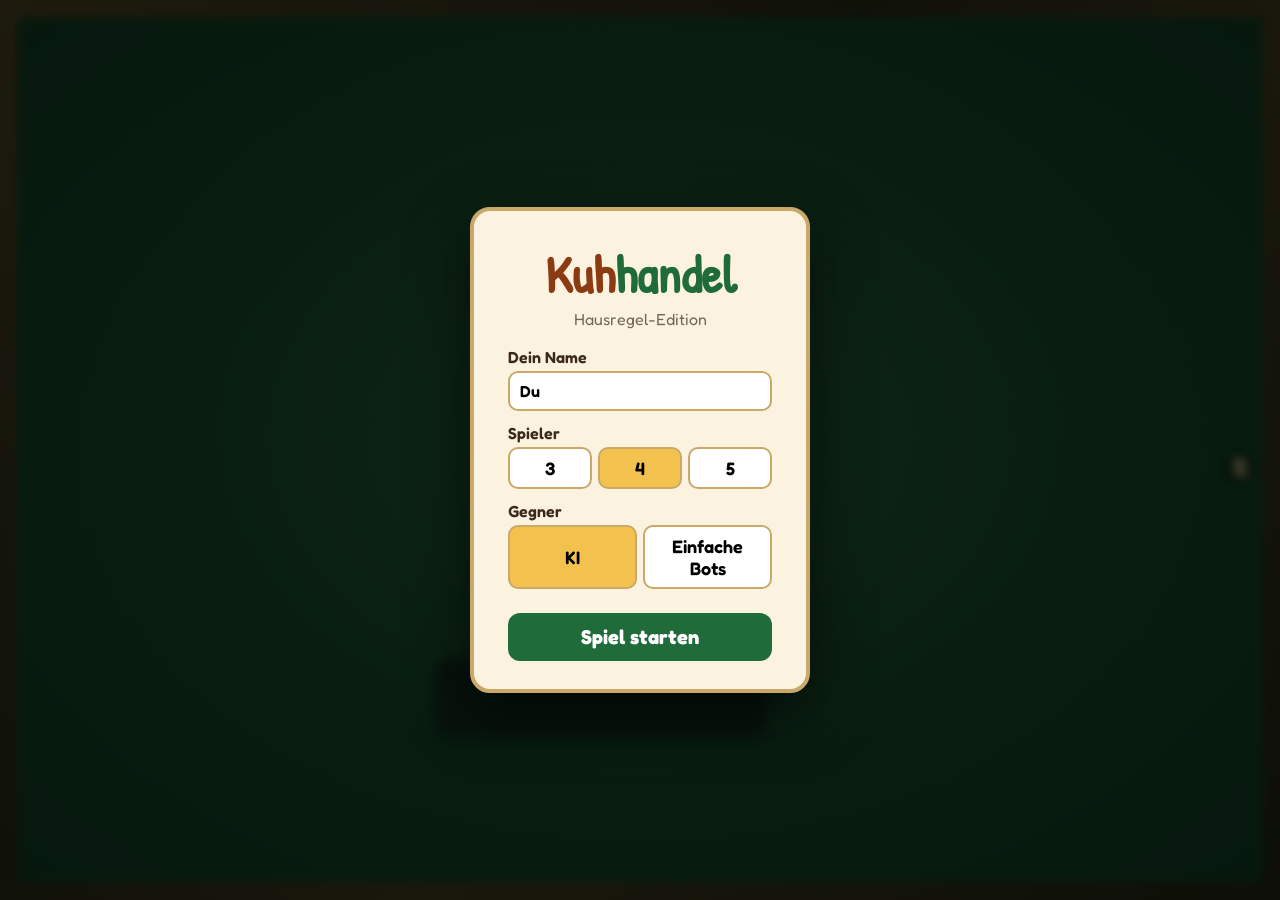
==== web/index.html @ 0980b517 "PPO-Self-Play-Training, KI-Gegner in der Oberfläche, Mitrechnen öffentlicher Zahlungen, neue Bild-Pr" ====
<!doctype html>
<html lang="de">
<head>
<meta charset="utf-8">
<meta name="viewport" content="width=device-width, initial-scale=1">
<title>Kuhhandel</title>
<link rel="preconnect" href="https://fonts.googleapis.com">
<link href="https://fonts.googleapis.com/css2?family=Fredoka:wght@400;500;600;700&family=Patrick+Hand&display=swap" rel="stylesheet">
<link rel="stylesheet" href="style.css">
</head>
<body>
<div id="table">
  <div id="felt"></div>
  <div id="stage">

  <div id="opponents"></div>

  <div id="center">
    <div id="deck-area">
      <div id="deck" class="card back"><span id="deck-count"></span></div>
      <div id="revealed"></div>
    </div>
    <div id="hud"></div>
  </div>

  <div id="me">
    <div id="me-plate"></div>
    <div id="wallet-wrap">
      <div id="wallet"></div>
      <div id="wallet-help"></div>
    </div>
    <div id="actions"></div>
    <div id="hand"></div>
  </div>

  <button id="log-toggle" title="Spielverlauf">📜</button>
  <aside id="log"><h3>Spielverlauf</h3><ol id="log-list"></ol></aside>
  <div id="toasts"></div>
  </div>
</div>

<div id="overlay" class="show">
  <div class="panel" id="start-panel">
    <h1>Kuh<span>handel</span></h1>
    <p class="sub">Hausregel-Edition</p>
    <label>Dein Name <input id="in-name" value="Du" maxlength="14"></label>
    <label>Spieler
      <div class="seg" id="in-players">
        <button data-n="3">3</button><button data-n="4" class="on">4</button><button data-n="5">5</button>
      </div>
    </label>
    <label>Gegner
      <div class="seg" id="in-opp">
        <button data-o="ai" class="on">KI</button><button data-o="heuristic">Einfache Bots</button>
      </div>
      <div class="note" id="ai-note"></div>
    </label>
    <button class="big" id="btn-start">Spiel starten</button>
  </div>
</div>

<script src="app.js"></script>
</body>
</html>
---- web/style.css ----
:root {
  --felt: #1f6b3a;
  --felt-dark: #0f3d20;
  --wood: #5a3418;
  --gold: #f2c14e;
  --cream: #fbf3df;
  --ink: #3b2a1a;
  --red: #d9534f;
  --card-w: 92px;
  --card-h: 132px;
  --mini-w: 34px;
  --mini-h: 48px;
}
* { box-sizing: border-box; }
html, body { margin: 0; height: 100%; overflow: hidden; background: #0b2414; }
body { font-family: "Fredoka", system-ui, sans-serif; color: #fff; user-select: none; }
button { font-family: inherit; cursor: pointer; }

/* ------------------------------------------------------------ Tisch */
#table {
  position: absolute; inset: 0;
  border: 18px solid var(--wood);
  border-image: linear-gradient(135deg, #7a4a24, #3d2210 40%, #6b3f1d 60%, #2e190b) 1;
  box-shadow: inset 0 0 0 3px #2a160a;
}
#stage {
  position: absolute; left: 50%; top: 50%; width: 1440px; height: 860px;
  transform-origin: 50% 50%; z-index: 1; overflow: hidden;
}
#felt {
  position: absolute; inset: 0; z-index: 0;
  background:
    radial-gradient(ellipse at 50% 45%, rgba(255,255,255,.10), transparent 60%),
    radial-gradient(ellipse at center, var(--felt) 0%, var(--felt-dark) 100%);
}
#felt::after {
  content: ""; position: absolute; inset: 0; opacity: .35; mix-blend-mode: overlay;
  background-image: url("data:image/svg+xml;utf8,<svg xmlns='http://www.w3.org/2000/svg' width='160' height='160'><filter id='n'><feTurbulence type='fractalNoise' baseFrequency='.9' numOctaves='3' stitchTiles='stitch'/></filter><rect width='100%' height='100%' filter='url(%23n)' opacity='.8'/></svg>");
}
#felt.img { background-size: cover; background-image: url("assets/table.png"); }

/* ------------------------------------------------------------ Karten */
.card {
  width: var(--card-w); height: var(--card-h); border-radius: 10px;
  background: var(--cream); color: var(--ink);
  box-shadow: 0 3px 8px rgba(0,0,0,.45), inset 0 0 0 3px #fff, inset 0 0 0 5px #c9a86a;
  position: relative; overflow: hidden; flex: none;
}
.card .val {
  position: absolute; top: 6px; left: 8px; font-weight: 700; font-size: 15px;
  font-family: "Patrick Hand", cursive; color: #8a3b12;
}
.card .val.r { left: auto; right: 8px; top: auto; bottom: 4px; transform: rotate(180deg); }
.card .art {
  position: absolute; left: 8px; right: 8px; top: 26px; bottom: 8px; border-radius: 6px;
  display: grid; place-items: center; font-size: 46px; overflow: hidden;
}
.card .art img { width: 100%; height: 100%; object-fit: cover; }
.card .name {
  position: absolute; bottom: 5px; left: 0; right: 0; text-align: center;
  font-family: "Patrick Hand", cursive; font-size: 17px; letter-spacing: .5px;
}
.card.has-img .art { left: 0; right: 0; top: 0; bottom: 0; border-radius: 10px; }
.card.has-img .val, .card.has-img .name { display: none; }

.card.back {
  background:
    repeating-linear-gradient(45deg, rgba(255,255,255,.08) 0 6px, transparent 6px 12px),
    radial-gradient(circle at 50% 50%, #b3342f, #6d1614);
  box-shadow: 0 3px 8px rgba(0,0,0,.45), inset 0 0 0 4px var(--cream), inset 0 0 0 6px #b3342f;
}
.card.back::after {
  content: "🐮"; position: absolute; inset: 0; display: grid; place-items: center;
  font-size: 34px; filter: drop-shadow(0 2px 2px rgba(0,0,0,.5));
}
.card.back.img { background: url("assets/card_back.png") center/cover; }
.card.back.img::after { content: none; }

/* Tierfarben der Platzhalter-Kunst */
.a-pferd .art { background: #e8d3b0; } .a-kuh .art { background: #dfe9cf; }
.a-schwein .art { background: #f6d6d6; } .a-esel .art { background: #d8d6e8; }
.a-ziege .art { background: #efe3c2; } .a-schaf .art { background: #e3eef2; }
.a-hund .art { background: #f0dcc4; } .a-katze .art { background: #e9dff0; }
.a-gans .art { background: #dcecf2; } .a-hahn .art { background: #f5dfc0; }

/* ------------------------------------------------------------ Mitte */
#center {
  position: absolute; left: 50%; top: 44%; transform: translate(-50%, -50%);
  display: flex; flex-direction: column; align-items: center; gap: 34px; z-index: 2;
}
#deck-area { display: flex; gap: 26px; align-items: center; }
#deck { box-shadow: 2px 2px 0 #eee, 4px 4px 0 #ccc, 6px 6px 0 #aaa, 0 10px 18px rgba(0,0,0,.6); }
#deck-count {
  position: absolute; bottom: -26px; left: 0; right: 0; text-align: center; z-index: 3;
  font-size: 13px; color: #cfe9d6;
}
#deck.empty { opacity: .15; }
#revealed { width: calc(var(--card-w) * 1.35); height: calc(var(--card-h) * 1.35); perspective: 800px; }
#revealed .card { --card-w: 124px; --card-h: 178px; animation: flip .6s ease-out; }
#revealed .card .art { font-size: 70px; }
#revealed .card .name { font-size: 22px; }
@keyframes flip { from { transform: rotateY(90deg) scale(.8); } to { transform: none; } }

#hud {
  min-width: 320px; text-align: center; background: rgba(0,0,0,.35); border-radius: 14px;
  padding: 10px 18px; backdrop-filter: blur(3px); border: 1px solid rgba(255,255,255,.12);
}
#hud .row { display: flex; justify-content: center; gap: 18px; align-items: baseline; flex-wrap: wrap; }
#hud .amt { font-size: 34px; font-weight: 700; color: var(--gold); }
#hud .lbl { font-size: 12px; text-transform: uppercase; letter-spacing: 1px; opacity: .75; }
#hud .who { font-size: 16px; }
.tag { display: inline-block; padding: 1px 8px; border-radius: 999px; font-size: 12px; font-weight: 600; }
.tag.auct { background: #8a5a2b; }
.tag.high { background: var(--gold); color: #3a2a00; }
.tag.out { background: #6b1f1f; }

/* ------------------------------------------------------------ Gegner */
#opponents {
  position: absolute; top: 8px; left: 0; right: 0; z-index: 3;
  display: flex; justify-content: space-evenly; align-items: flex-start; padding: 0 60px;
}
.seat {
  display: flex; flex-direction: column; align-items: center; gap: 6px; min-width: 190px; position: relative;
  transition: transform .25s;
}
.plate {
  display: flex; align-items: center; gap: 8px; padding: 5px 12px 5px 5px;
  background: rgba(0,0,0,.4); border-radius: 999px; border: 2px solid transparent;
}
.seat.active .plate, #me-plate.active { border-color: var(--gold); box-shadow: 0 0 16px rgba(242,193,78,.55); }
.avatar {
  width: 38px; height: 38px; border-radius: 50%; display: grid; place-items: center;
  font-size: 22px; background: var(--cream);
}
.plate .nm { font-weight: 600; font-size: 16px; }
.plate .sub { font-size: 12px; opacity: .8; }
.badges { display: flex; gap: 4px; }
.bubble {
  position: absolute; top: 4px; right: -16px; transform: translateX(100%);
  background: #fff; color: var(--ink); font-weight: 700; padding: 4px 10px; border-radius: 12px;
  font-size: 17px; box-shadow: 0 3px 6px rgba(0,0,0,.4); animation: pop .25s ease-out; white-space: nowrap;
}
.bubble::before {
  content: ""; position: absolute; left: -7px; top: 10px; border: 7px solid transparent;
  border-left: 0; border-right-color: #fff;
}
.bubble.pass { background: #ddd; color: #666; font-weight: 500; }
.bubble.high { background: var(--gold); }
.bubble.high::before { border-right-color: var(--gold); }
@keyframes pop { from { transform: translateX(100%) scale(.4); opacity: 0; } }
.seat-body { display: flex; gap: 10px; align-items: flex-end; }
.mini-animals { display: flex; flex-wrap: wrap; gap: 4px; max-width: 250px; justify-content: center; }
.mini {
  width: var(--mini-w); height: var(--mini-h); border-radius: 5px; background: var(--cream); color: var(--ink);
  display: grid; place-items: center; font-size: 20px; position: relative;
  box-shadow: 0 2px 4px rgba(0,0,0,.4), inset 0 0 0 2px #c9a86a; overflow: hidden;
}
.mini img { width: 100%; height: 100%; object-fit: cover; }
.mini .cnt {
  position: absolute; right: -1px; bottom: -1px; background: var(--ink); color: #fff;
  font-size: 11px; padding: 0 4px; border-radius: 5px 0 5px 0; font-weight: 600;
}
.mini.full { box-shadow: 0 0 0 2px var(--gold), 0 2px 6px rgba(0,0,0,.5); }
.mini.pick { cursor: pointer; outline: 3px dashed var(--gold); outline-offset: 1px; animation: pulse 1.2s infinite; }
@keyframes pulse { 50% { outline-color: transparent; } }

.pile { position: relative; width: 58px; height: 44px; }
.pile .b {
  position: absolute; width: 50px; height: 26px; border-radius: 3px;
  background: linear-gradient(135deg, #e9e2c9, #cfc6a6); border: 1px solid #9e9272;
  box-shadow: 0 1px 2px rgba(0,0,0,.4);
}
.pile .b::after { content: "₭"; position: absolute; inset: 0; display: grid; place-items: center; color: #9e9272; font-size: 13px; }
.img-mback .pile .b { width: 30px; height: 44px; border: none; border-radius: 3px; background: url("assets/money_back.png") center/cover; }
.img-mback .pile .b::after { content: none; }
.pile-cap { font-size: 11px; text-align: center; opacity: .75; }

/* ------------------------------------------------------------ Eigener Bereich */
#me {
  position: absolute; left: 0; right: 0; bottom: 0; height: 250px; z-index: 4;
  display: grid; grid-template-columns: minmax(280px, 1fr) minmax(300px, 380px) minmax(320px, 1.2fr);
  align-items: end; padding: 0 20px 10px;
}
#me-plate {
  position: absolute; left: 50%; bottom: 232px; transform: translateX(-50%);
  display: flex; align-items: center; gap: 8px; padding: 4px 14px 4px 4px;
  background: rgba(0,0,0,.45); border-radius: 999px; border: 2px solid transparent;
}
#me-plate .bubble { right: -12px; top: 0; }

#wallet-wrap { position: relative; height: 230px; }
#wallet {
  position: absolute; left: 10px; bottom: 36px; height: 150px; width: 100%;
}
.bill {
  position: absolute; bottom: 0; width: 118px; height: 62px; border-radius: 6px;
  transform-origin: 50% 180%; transition: transform .18s, box-shadow .18s;
  box-shadow: 0 2px 6px rgba(0,0,0,.5); border: 2px solid rgba(0,0,0,.18);
  display: flex; align-items: center; justify-content: space-between; padding: 0 8px;
  font-weight: 700; color: #2d2d2d;
}
.bill::before {
  content: ""; position: absolute; inset: 5px; border: 1.5px dashed rgba(0,0,0,.25); border-radius: 3px;
}
.bill .v { font-size: 20px; z-index: 1; }
.bill .v.s { font-size: 12px; align-self: flex-start; margin-top: 6px; }
.bill .emb { position: absolute; left: 50%; top: 50%; transform: translate(-50%, -50%); font-size: 22px; opacity: .35; }
.bill:hover { z-index: 50 !important; }
.bill.img { width: 84px; height: 126px; padding: 0; border: none; background: none; border-radius: 8px; overflow: hidden; }
.bill.img::before { content: none; }
.bill.img img { width: 100%; height: 100%; object-fit: cover; }
.bill.selectable { cursor: pointer; }
.bill.sel { box-shadow: 0 0 0 3px var(--gold), 0 0 18px rgba(242,193,78,.8); }
.d0 { background: #f4f1ea; } .d10 { background: #f4e28a; } .d50 { background: #f3b6c6; }
.d100 { background: #a9dca3; } .d200 { background: #9ec6ef; } .d500 { background: #f6b26b; }

#wallet-help {
  position: absolute; left: 10px; bottom: 0; display: flex; gap: 8px; flex-wrap: wrap;
}
.chip {
  background: rgba(0,0,0,.45); border-radius: 999px; padding: 3px 12px; font-size: 13px;
  border: 1px solid rgba(255,255,255,.15);
}
.chip b { color: var(--gold); }

#hand {
  position: relative; height: 200px; display: flex; justify-content: flex-end; align-items: flex-end;
  padding-right: 8px;
}
.group {
  position: relative; height: 180px; transition: margin .2s, transform .2s;
  flex: none;
}
.group .card { position: absolute; bottom: 0; transition: transform .2s; }
.group:hover { z-index: 40; transform: translateY(-14px); }
.group .count {
  position: absolute; left: -6px; z-index: 10; font-size: 13px; font-weight: 700;
  background: var(--ink); color: #fff; width: 24px; height: 24px; border-radius: 50%;
  display: grid; place-items: center; box-shadow: 0 2px 4px rgba(0,0,0,.5); transition: all .2s;
}
.group .count .lbl { display: none; }
.group:hover .count { width: auto; padding: 0 10px; border-radius: 999px; transform: translateY(-8px); }
.group:hover .count .lbl { display: inline; margin-left: 4px; font-weight: 500; }
.group.full .count { background: var(--gold); color: #3a2a00; font-weight: 600; }
.group.pick { cursor: pointer; }
.group.pick .card { box-shadow: 0 0 0 3px var(--gold), 0 4px 10px rgba(0,0,0,.5); }

/* ------------------------------------------------------------ Aktionen */
#actions {
  align-self: center; margin-bottom: 30px;
  background: rgba(15,30,20,.82); border-radius: 16px; padding: 14px 16px;
  border: 1px solid rgba(255,255,255,.14); box-shadow: 0 8px 24px rgba(0,0,0,.45);
  min-height: 90px; text-align: center;
}
#actions h4 { margin: 0 0 8px; font-weight: 600; font-size: 16px; }
#actions .hint { font-size: 12px; opacity: .75; margin-top: 6px; }
#actions .warn { color: #ffb3a8; }
.btns { display: flex; gap: 6px; flex-wrap: wrap; justify-content: center; }
.btn {
  border: none; border-radius: 10px; padding: 8px 14px; font-size: 15px; font-weight: 600;
  background: #e9e3cf; color: var(--ink); box-shadow: 0 3px 0 #9c8f6a;
}
.btn:active { transform: translateY(2px); box-shadow: 0 1px 0 #9c8f6a; }
.btn.primary { background: var(--gold); box-shadow: 0 3px 0 #a67c14; }
.btn.danger { background: #e8a39c; box-shadow: 0 3px 0 #9a4a42; }
.btn.small { padding: 5px 9px; font-size: 13px; }
.btn:disabled { opacity: .4; cursor: not-allowed; }
.bid-input {
  width: 90px; font: inherit; font-size: 20px; font-weight: 700; text-align: center; border-radius: 10px;
  border: 2px solid var(--gold); padding: 4px; background: #fffbe9; color: var(--ink);
}
.waiting { opacity: .8; font-size: 15px; }
.dots::after { content: "…"; animation: dots 1s steps(3) infinite; }
.opt-grid { display: flex; flex-wrap: wrap; gap: 6px; justify-content: center; max-height: 120px; overflow: auto; }

/* ------------------------------------------------------------ Log / Toasts */
#log-toggle {
  position: absolute; right: 10px; top: 50%; z-index: 20; width: 40px; height: 40px;
  border-radius: 50%; border: none; background: rgba(0,0,0,.45); font-size: 20px;
}
#log {
  position: absolute; right: 0; top: 0; bottom: 0; width: 320px; z-index: 19;
  background: rgba(8,20,12,.94); padding: 14px 14px 14px 18px; transform: translateX(100%);
  transition: transform .25s; overflow: auto; font-size: 14px;
}
#log.open { transform: none; }
#log h3 { margin: 0 0 8px; }
#log ol { padding-left: 18px; margin: 0; }
#log li { margin-bottom: 5px; line-height: 1.3; }
#toasts {
  position: absolute; left: 50%; top: 190px; transform: translateX(-50%); z-index: 30;
  display: flex; flex-direction: column; align-items: center; gap: 6px; pointer-events: none;
}
.toast {
  background: rgba(0,0,0,.75); padding: 6px 14px; border-radius: 999px; font-size: 14px;
  animation: toast 3.2s forwards;
}
.toast.gold { background: var(--gold); color: #3a2a00; font-weight: 600; }
@keyframes toast { 0% { opacity: 0; transform: translateY(-6px); } 8%, 80% { opacity: 1; transform: none; } 100% { opacity: 0; } }

/* ------------------------------------------------------------ Overlay */
#overlay {
  position: fixed; inset: 0; z-index: 100; background: rgba(4,14,8,.78);
  display: none; place-items: center; backdrop-filter: blur(4px);
}
#overlay.show { display: grid; }
.panel {
  background: var(--cream); color: var(--ink); border-radius: 20px; padding: 28px 34px;
  min-width: 340px; box-shadow: 0 20px 60px rgba(0,0,0,.6); text-align: center;
  border: 4px solid #c9a86a;
}
.panel h1 { margin: 0; font-size: 52px; color: #8a3b12; font-family: "Patrick Hand", cursive; }
.panel h1 span { color: var(--felt); }
.panel .sub { margin: 0 0 18px; opacity: .7; }
.panel label { display: block; margin: 12px 0; font-weight: 600; text-align: left; }
.panel input { display: block; width: 100%; font: inherit; padding: 8px 10px; border-radius: 10px; border: 2px solid #c9a86a; margin-top: 4px; }
.seg { display: flex; gap: 6px; margin-top: 4px; }
.seg button { flex: 1; padding: 8px; border-radius: 10px; border: 2px solid #c9a86a; background: #fff; font-size: 18px; font-weight: 600; }
.seg button.on { background: var(--gold); }
.panel .note { font-weight: 400; font-size: 13px; opacity: .7; margin-top: 4px; }
.big { margin-top: 12px; width: 100%; padding: 12px; font-size: 20px; font-weight: 700; border: none; border-radius: 12px; background: var(--felt); color: #fff; }
.results { text-align: left; margin: 10px 0; }
.results .r { display: flex; justify-content: space-between; gap: 20px; padding: 6px 0; border-bottom: 1px dashed #c9a86a; font-size: 18px; }
.results .r.win { font-weight: 700; color: #8a3b12; }

@media (max-width: 1100px) {
  :root { --card-w: 74px; --card-h: 106px; }
  #me { grid-template-columns: 1fr 300px 1fr; }
  .seat { min-width: 140px; }
}
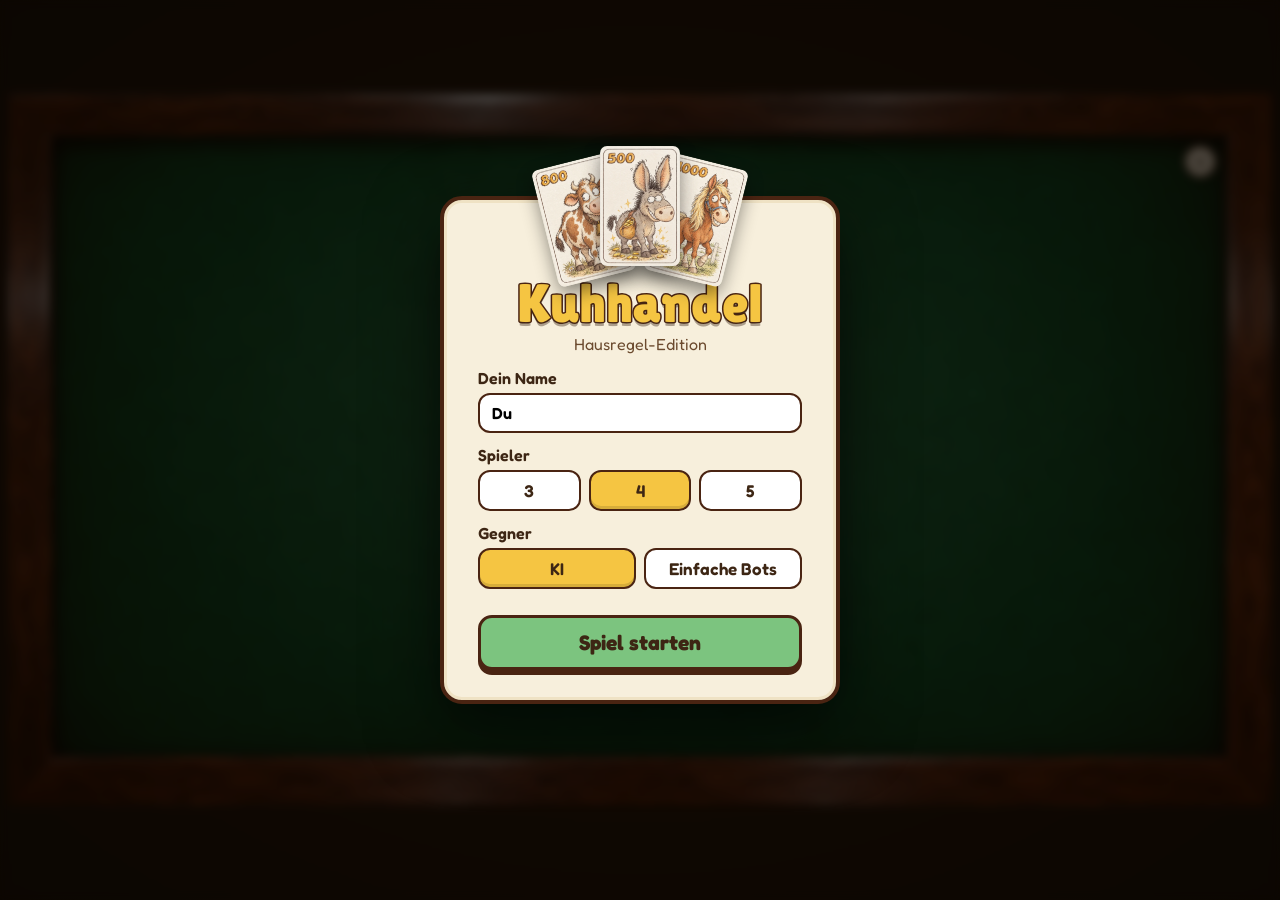
==== commit 51f73f67: "Neues Tisch-Layout mit Kartenbildern, Kartenflüge, Kuhhandel per Hover, Einstellungsmenü, Trainings-" ====
--- a/web/index.html
+++ b/web/index.html
@@ -5,43 +5,54 @@
 <meta name="viewport" content="width=device-width, initial-scale=1">
 <title>Kuhhandel</title>
 <link rel="preconnect" href="https://fonts.googleapis.com">
-<link href="https://fonts.googleapis.com/css2?family=Fredoka:wght@400;500;600;700&family=Patrick+Hand&display=swap" rel="stylesheet">
+<link href="https://fonts.googleapis.com/css2?family=Fredoka:wght@400;500;600;700&family=Lilita+One&display=swap" rel="stylesheet">
 <link rel="stylesheet" href="style.css">
 </head>
 <body>
-<div id="table">
-  <div id="felt"></div>
-  <div id="stage">
-
-  <div id="opponents"></div>
+<div id="stage">
+  <div id="seats"></div>
 
   <div id="center">
-    <div id="deck-area">
-      <div id="deck" class="card back"><span id="deck-count"></span></div>
+    <div id="pile-area">
+      <div id="deck"></div>
       <div id="revealed"></div>
+      <span id="deck-count"></span>
+      <div id="tstack" class="tstack"></div>
     </div>
-    <div id="hud"></div>
+    <div id="plaque" class="paper"></div>
   </div>
 
-  <div id="me">
-    <div id="me-plate"></div>
-    <div id="wallet-wrap">
-      <div id="wallet"></div>
-      <div id="wallet-help"></div>
+  <div id="offer-pile"></div>
+  <div id="wallet"></div>
+  <div id="actions" class="paper"></div>
+  <div id="me-plate"></div>
+  <div id="hand"></div>
+  <div id="toasts"></div>
+  <div id="banner"></div>
+
+  <div id="top-buttons">
+    <button id="menu-toggle" class="round" title="Einstellungen">⚙️</button>
+    <div id="menu" class="paper">
+      <div class="m-lbl">Tempo der Gegner</div>
+      <div class="seg" id="m-speed"><button data-s="0">🐢 Langsam</button><button data-s="1">🐇 Normal</button><button data-s="2">⚡ Schnell</button></div>
+      <button class="m-item" id="m-log">📜 Spielverlauf</button>
+      <button class="m-item" id="m-skip">⏭ Versteigerung überspringen</button>
+      <a class="m-item" href="training.html" target="_blank">📈 KI-Training live</a>
+      <button class="m-item danger" id="m-new">🔄 Neues Spiel</button>
     </div>
-    <div id="actions"></div>
-    <div id="hand"></div>
   </div>
-
-  <button id="log-toggle" title="Spielverlauf">📜</button>
-  <aside id="log"><h3>Spielverlauf</h3><ol id="log-list"></ol></aside>
-  <div id="toasts"></div>
-  </div>
+  <aside id="log">
+    <header><h3>Spielverlauf</h3><button id="log-close" class="round small" title="Schließen (Esc)">✕</button></header>
+    <ol id="log-list"></ol>
+  </aside>
 </div>
 
 <div id="overlay" class="show">
   <div class="panel" id="start-panel">
-    <h1>Kuh<span>handel</span></h1>
+    <div class="logo-cards">
+      <img src="assets/web/tier_kuh.webp" alt=""><img src="assets/web/tier_esel.webp" alt=""><img src="assets/web/tier_pferd.webp" alt="">
+    </div>
+    <h1>Kuhhandel</h1>
     <p class="sub">Hausregel-Edition</p>
     <label>Dein Name <input id="in-name" value="Du" maxlength="14"></label>
     <label>Spieler
--- a/web/style.css
+++ b/web/style.css
@@ -1,330 +1,365 @@
 :root {
-  --felt: #1f6b3a;
-  --felt-dark: #0f3d20;
-  --wood: #5a3418;
-  --gold: #f2c14e;
-  --cream: #fbf3df;
-  --ink: #3b2a1a;
-  --red: #d9534f;
-  --card-w: 92px;
-  --card-h: 132px;
-  --mini-w: 34px;
-  --mini-h: 48px;
+  --paper: #f7efdc;
+  --paper-2: #efe2c4;
+  --ink: #3d2614;
+  --ink-soft: #6b4a2e;
+  --gold: #f5c542;
+  --gold-dark: #b8860b;
+  --wood: #4a2412;
+  /* Kartengrößen: eigene Karten, Gegnerkarten, Mitte */
+  --own-w: 110px; --own-h: 165px;
+  --opp-w: 84px;  --opp-h: 126px;
+  --mid-w: 140px; --mid-h: 210px;
 }
 * { box-sizing: border-box; }
-html, body { margin: 0; height: 100%; overflow: hidden; background: #0b2414; }
-body { font-family: "Fredoka", system-ui, sans-serif; color: #fff; user-select: none; }
+html, body { margin: 0; height: 100%; overflow: clip; }
+body {
+  font-family: "Fredoka", system-ui, sans-serif; color: var(--ink); user-select: none;
+  background: radial-gradient(ellipse at center, #2b1709 0%, #120a04 100%);
+}
 button { font-family: inherit; cursor: pointer; }
-
-/* ------------------------------------------------------------ Tisch */
-#table {
-  position: absolute; inset: 0;
-  border: 18px solid var(--wood);
-  border-image: linear-gradient(135deg, #7a4a24, #3d2210 40%, #6b3f1d 60%, #2e190b) 1;
-  box-shadow: inset 0 0 0 3px #2a160a;
-}
+.num { font-family: "Lilita One", "Fredoka", sans-serif; letter-spacing: .5px; }
+
+/* ================================================================ Bühne */
 #stage {
-  position: absolute; left: 50%; top: 50%; width: 1440px; height: 860px;
-  transform-origin: 50% 50%; z-index: 1; overflow: hidden;
-}
-#felt {
-  position: absolute; inset: 0; z-index: 0;
-  background:
-    radial-gradient(ellipse at 50% 45%, rgba(255,255,255,.10), transparent 60%),
-    radial-gradient(ellipse at center, var(--felt) 0%, var(--felt-dark) 100%);
-}
-#felt::after {
-  content: ""; position: absolute; inset: 0; opacity: .35; mix-blend-mode: overlay;
-  background-image: url("data:image/svg+xml;utf8,<svg xmlns='http://www.w3.org/2000/svg' width='160' height='160'><filter id='n'><feTurbulence type='fractalNoise' baseFrequency='.9' numOctaves='3' stitchTiles='stitch'/></filter><rect width='100%' height='100%' filter='url(%23n)' opacity='.8'/></svg>");
-}
-#felt.img { background-size: cover; background-image: url("assets/table.png"); }
-
-/* ------------------------------------------------------------ Karten */
+  position: absolute; left: 50%; top: 50%; width: 1600px; height: 900px; overflow: hidden;
+  transform-origin: 50% 50%;
+  background: url("assets/web/tisch.webp") center / 100% 100% no-repeat;
+}
+#stage::before {
+  content: ""; position: absolute; left: 56px; right: 56px; top: 52px; bottom: 52px; pointer-events: none;
+  background: radial-gradient(ellipse at 50% 45%, rgba(255,255,230,.10), transparent 62%);
+}
+.paper {
+  background: var(--paper); color: var(--ink); border-radius: 16px; border: 3px solid var(--wood);
+  box-shadow: inset 0 0 0 2px var(--paper-2), 0 10px 26px rgba(0,0,0,.45);
+}
+
+/* ================================================================ Karten */
 .card {
-  width: var(--card-w); height: var(--card-h); border-radius: 10px;
-  background: var(--cream); color: var(--ink);
-  box-shadow: 0 3px 8px rgba(0,0,0,.45), inset 0 0 0 3px #fff, inset 0 0 0 5px #c9a86a;
-  position: relative; overflow: hidden; flex: none;
-}
-.card .val {
-  position: absolute; top: 6px; left: 8px; font-weight: 700; font-size: 15px;
-  font-family: "Patrick Hand", cursive; color: #8a3b12;
-}
-.card .val.r { left: auto; right: 8px; top: auto; bottom: 4px; transform: rotate(180deg); }
-.card .art {
-  position: absolute; left: 8px; right: 8px; top: 26px; bottom: 8px; border-radius: 6px;
-  display: grid; place-items: center; font-size: 46px; overflow: hidden;
-}
-.card .art img { width: 100%; height: 100%; object-fit: cover; }
-.card .name {
-  position: absolute; bottom: 5px; left: 0; right: 0; text-align: center;
-  font-family: "Patrick Hand", cursive; font-size: 17px; letter-spacing: .5px;
-}
-.card.has-img .art { left: 0; right: 0; top: 0; bottom: 0; border-radius: 10px; }
-.card.has-img .val, .card.has-img .name { display: none; }
-
-.card.back {
-  background:
-    repeating-linear-gradient(45deg, rgba(255,255,255,.08) 0 6px, transparent 6px 12px),
-    radial-gradient(circle at 50% 50%, #b3342f, #6d1614);
-  box-shadow: 0 3px 8px rgba(0,0,0,.45), inset 0 0 0 4px var(--cream), inset 0 0 0 6px #b3342f;
-}
-.card.back::after {
-  content: "🐮"; position: absolute; inset: 0; display: grid; place-items: center;
-  font-size: 34px; filter: drop-shadow(0 2px 2px rgba(0,0,0,.5));
-}
-.card.back.img { background: url("assets/card_back.png") center/cover; }
-.card.back.img::after { content: none; }
-
-/* Tierfarben der Platzhalter-Kunst */
-.a-pferd .art { background: #e8d3b0; } .a-kuh .art { background: #dfe9cf; }
-.a-schwein .art { background: #f6d6d6; } .a-esel .art { background: #d8d6e8; }
-.a-ziege .art { background: #efe3c2; } .a-schaf .art { background: #e3eef2; }
-.a-hund .art { background: #f0dcc4; } .a-katze .art { background: #e9dff0; }
-.a-gans .art { background: #dcecf2; } .a-hahn .art { background: #f5dfc0; }
-
-/* ------------------------------------------------------------ Mitte */
-#center {
-  position: absolute; left: 50%; top: 44%; transform: translate(-50%, -50%);
-  display: flex; flex-direction: column; align-items: center; gap: 34px; z-index: 2;
-}
-#deck-area { display: flex; gap: 26px; align-items: center; }
-#deck { box-shadow: 2px 2px 0 #eee, 4px 4px 0 #ccc, 6px 6px 0 #aaa, 0 10px 18px rgba(0,0,0,.6); }
+  position: absolute; border-radius: 8px; background: var(--paper) center / cover no-repeat;
+  box-shadow: 0 1px 2px rgba(0,0,0,.35), 0 6px 14px rgba(0,0,0,.28);
+}
+.card.back { background-image: url("assets/web/rueckseite.webp"); }
+.card.mback { background-image: url("assets/web/rueckseite_geld.webp"); }
+.card.own { width: var(--own-w); height: var(--own-h); }
+.card.opp { width: var(--opp-w); height: var(--opp-h); border-radius: 6px; }
+.card.mid { width: var(--mid-w); height: var(--mid-h); border-radius: 10px; }
+.cnt {
+  position: absolute; z-index: 20; min-width: 26px; height: 26px; padding: 0 6px; border-radius: 99px;
+  background: var(--wood); color: var(--paper); border: 2px solid var(--paper);
+  font-family: "Lilita One"; font-size: 14px; display: grid; place-items: center;
+  box-shadow: 0 2px 5px rgba(0,0,0,.5); white-space: nowrap; pointer-events: none;
+}
+.full > .cnt { background: var(--gold); color: var(--wood); border-color: var(--wood); }
+.fly { position: fixed; z-index: 500; pointer-events: none; transition: transform .6s cubic-bezier(.2,.8,.2,1), opacity .6s; }
+
+/* ================================================================ Gegner */
+#seats { position: absolute; inset: 0; }
+.seat { position: absolute; transform: translateX(-50%); display: flex; flex-direction: column; align-items: center; }
+.seat-head { position: relative; display: flex; align-items: center; gap: 10px; }
+.avatar-wrap { position: relative; width: 62px; height: 62px; flex: none; }
+.avatar {
+  width: 100%; height: 100%; border-radius: 50%;
+  background-color: var(--paper); background-size: 150%; background-position: 50% 40%;
+  border: 3px solid var(--paper); box-shadow: 0 0 0 3px var(--wood), 0 6px 14px rgba(0,0,0,.5);
+}
+.active .avatar { border-color: var(--gold); box-shadow: 0 0 0 3px var(--wood), 0 0 0 7px rgba(245,197,66,.35), 0 0 24px 6px rgba(245,197,66,.55); }
+.active .avatar-wrap::after {
+  content: ""; position: absolute; inset: -8px; border-radius: 50%;
+  border: 3px dashed rgba(245,197,66,.95); animation: spin 6s linear infinite;
+}
+@keyframes spin { to { transform: rotate(360deg); } }
+.badge {
+  position: absolute; width: 28px; height: 28px; border-radius: 50%; display: grid; place-items: center;
+  font-size: 15px; border: 2px solid var(--wood); box-shadow: 0 2px 5px rgba(0,0,0,.45);
+}
+.badge.auct { left: -9px; bottom: -5px; background: #d9a066; }
+.badge.crown { right: -9px; top: -7px; background: var(--gold); animation: bob 1.4s ease-in-out infinite; }
+.badge.out { right: -9px; bottom: -5px; background: #efb3ab; }
+@keyframes bob { 50% { transform: translateY(-3px); } }
+.nameplate {
+  background: linear-gradient(#5a2e17, #3f1f0e); color: var(--paper);
+  border: 2px solid #8a5a2b; border-radius: 12px; padding: 3px 14px 5px; box-shadow: 0 4px 10px rgba(0,0,0,.45);
+}
+.nameplate > b { display: block; font-size: 17px; font-weight: 600; line-height: 1.25; }
+.nameplate .sub { font-size: 14px; opacity: .9; white-space: nowrap; }
+.nameplate .pts { color: var(--gold); font-family: "Lilita One"; }
+.bubble {
+  position: absolute; left: calc(100% + 12px); top: 50%; transform: translateY(-50%); z-index: 30;
+  background: var(--paper); color: var(--ink); padding: 2px 12px; border-radius: 14px;
+  border: 3px solid var(--wood); font-family: "Lilita One"; font-size: 24px; white-space: nowrap;
+  box-shadow: 0 4px 10px rgba(0,0,0,.45); transition: opacity .4s;
+}
+.bubble.pop { animation: pop .28s ease-out; }
+.bubble::before {
+  content: ""; position: absolute; left: -11px; top: 50%; margin-top: -8px; border: 8px solid transparent;
+  border-left: 0; border-right-color: var(--wood);
+}
+.bubble.pass { font-family: "Fredoka"; font-weight: 600; font-size: 16px; color: #8c7b66; background: #e9e1cf; padding: 6px 12px; }
+.bubble.high { background: var(--gold); }
+.bubble.old { opacity: .45; }
+@keyframes pop { from { transform: translateY(-50%) scale(.3); opacity: 0; } }
+
+.seat-cards { position: relative; margin-top: 12px; display: flex; gap: 14px; align-items: flex-end; }
+.opp-animals { position: relative; height: calc(var(--opp-h) + 8px); }
+.ogroup { position: absolute; bottom: 0; height: var(--opp-h); transition: transform .18s; }
+.ogroup > .cnt { left: -7px; top: -9px; min-width: 22px; height: 22px; font-size: 12px; padding: 0 4px; }
+.ogroup:hover { z-index: 50 !important; transform: translateY(-10px) scale(1.25); }
+.ogroup.pick { cursor: pointer; }
+.ogroup.pick .card { animation: pickglow 1.1s ease-in-out infinite; }
+.ogroup.pick::after {
+  content: "⚔️"; position: absolute; left: 14px; top: -12px; z-index: 21; font-size: 18px;
+  filter: drop-shadow(0 2px 2px rgba(0,0,0,.6));
+}
+@keyframes pickglow { 50% { box-shadow: 0 0 0 3px var(--gold), 0 0 18px 5px rgba(245,197,66,.8); } }
+.opp-money { position: relative; height: var(--opp-h); }
+.no-animals { color: rgba(247,239,220,.75); font-size: 14px; padding: 0 8px 50px; white-space: nowrap; }
+.opp-money .label { position: absolute; left: 0; right: 0; bottom: -20px; text-align: center; font-size: 12px; color: rgba(247,239,220,.8); }
+
+/* ================================================================ Mitte */
+#center { position: absolute; left: 800px; top: 296px; transform: translateX(-50%); display: flex; align-items: center; gap: 44px; }
+#pile-area { position: relative; width: calc(var(--mid-w) + 44px); height: calc(var(--mid-h) + 26px); }
+#pile-area.hidden { display: none; }
+#deck { position: absolute; left: 0; top: 12px; }
+#revealed { position: absolute; left: 30px; top: -2px; perspective: 1000px; }
+#revealed .flip { position: relative; width: var(--mid-w); height: var(--mid-h); transform-style: preserve-3d; transform: rotate(4deg); }
+#revealed .flip.in { animation: flipin .7s cubic-bezier(.25,.8,.3,1); }
+#revealed .face { position: absolute; inset: 0; border-radius: 10px; backface-visibility: hidden; background: center / cover;
+  box-shadow: 0 2px 3px rgba(0,0,0,.35), 0 14px 26px rgba(0,0,0,.45); }
+#revealed .face.b { transform: rotateY(180deg); background-image: url("assets/web/rueckseite.webp"); }
+#revealed .flip.glow .face.f { box-shadow: 0 0 0 4px var(--gold), 0 0 36px 8px rgba(245,197,66,.45), 0 14px 26px rgba(0,0,0,.45); }
+@keyframes flipin {
+  0% { transform: translate(-28px, 12px) rotateY(180deg) rotate(0deg); }
+  45% { transform: translate(-10px, -26px) rotateY(90deg) rotate(1deg) scale(1.08); }
+  100% { transform: rotate(4deg); }
+}
 #deck-count {
-  position: absolute; bottom: -26px; left: 0; right: 0; text-align: center; z-index: 3;
-  font-size: 13px; color: #cfe9d6;
-}
-#deck.empty { opacity: .15; }
-#revealed { width: calc(var(--card-w) * 1.35); height: calc(var(--card-h) * 1.35); perspective: 800px; }
-#revealed .card { --card-w: 124px; --card-h: 178px; animation: flip .6s ease-out; }
-#revealed .card .art { font-size: 70px; }
-#revealed .card .name { font-size: 22px; }
-@keyframes flip { from { transform: rotateY(90deg) scale(.8); } to { transform: none; } }
-
-#hud {
-  min-width: 320px; text-align: center; background: rgba(0,0,0,.35); border-radius: 14px;
-  padding: 10px 18px; backdrop-filter: blur(3px); border: 1px solid rgba(255,255,255,.12);
-}
-#hud .row { display: flex; justify-content: center; gap: 18px; align-items: baseline; flex-wrap: wrap; }
-#hud .amt { font-size: 34px; font-weight: 700; color: var(--gold); }
-#hud .lbl { font-size: 12px; text-transform: uppercase; letter-spacing: 1px; opacity: .75; }
-#hud .who { font-size: 16px; }
-.tag { display: inline-block; padding: 1px 8px; border-radius: 999px; font-size: 12px; font-weight: 600; }
-.tag.auct { background: #8a5a2b; }
-.tag.high { background: var(--gold); color: #3a2a00; }
-.tag.out { background: #6b1f1f; }
-
-/* ------------------------------------------------------------ Gegner */
-#opponents {
-  position: absolute; top: 8px; left: 0; right: 0; z-index: 3;
-  display: flex; justify-content: space-evenly; align-items: flex-start; padding: 0 60px;
-}
-.seat {
-  display: flex; flex-direction: column; align-items: center; gap: 6px; min-width: 190px; position: relative;
-  transition: transform .25s;
-}
-.plate {
-  display: flex; align-items: center; gap: 8px; padding: 5px 12px 5px 5px;
-  background: rgba(0,0,0,.4); border-radius: 999px; border: 2px solid transparent;
-}
-.seat.active .plate, #me-plate.active { border-color: var(--gold); box-shadow: 0 0 16px rgba(242,193,78,.55); }
-.avatar {
-  width: 38px; height: 38px; border-radius: 50%; display: grid; place-items: center;
-  font-size: 22px; background: var(--cream);
-}
-.plate .nm { font-weight: 600; font-size: 16px; }
-.plate .sub { font-size: 12px; opacity: .8; }
-.badges { display: flex; gap: 4px; }
-.bubble {
-  position: absolute; top: 4px; right: -16px; transform: translateX(100%);
-  background: #fff; color: var(--ink); font-weight: 700; padding: 4px 10px; border-radius: 12px;
-  font-size: 17px; box-shadow: 0 3px 6px rgba(0,0,0,.4); animation: pop .25s ease-out; white-space: nowrap;
-}
-.bubble::before {
-  content: ""; position: absolute; left: -7px; top: 10px; border: 7px solid transparent;
-  border-left: 0; border-right-color: #fff;
-}
-.bubble.pass { background: #ddd; color: #666; font-weight: 500; }
-.bubble.high { background: var(--gold); }
-.bubble.high::before { border-right-color: var(--gold); }
-@keyframes pop { from { transform: translateX(100%) scale(.4); opacity: 0; } }
-.seat-body { display: flex; gap: 10px; align-items: flex-end; }
-.mini-animals { display: flex; flex-wrap: wrap; gap: 4px; max-width: 250px; justify-content: center; }
-.mini {
-  width: var(--mini-w); height: var(--mini-h); border-radius: 5px; background: var(--cream); color: var(--ink);
-  display: grid; place-items: center; font-size: 20px; position: relative;
-  box-shadow: 0 2px 4px rgba(0,0,0,.4), inset 0 0 0 2px #c9a86a; overflow: hidden;
-}
-.mini img { width: 100%; height: 100%; object-fit: cover; }
-.mini .cnt {
-  position: absolute; right: -1px; bottom: -1px; background: var(--ink); color: #fff;
-  font-size: 11px; padding: 0 4px; border-radius: 5px 0 5px 0; font-weight: 600;
-}
-.mini.full { box-shadow: 0 0 0 2px var(--gold), 0 2px 6px rgba(0,0,0,.5); }
-.mini.pick { cursor: pointer; outline: 3px dashed var(--gold); outline-offset: 1px; animation: pulse 1.2s infinite; }
-@keyframes pulse { 50% { outline-color: transparent; } }
-
-.pile { position: relative; width: 58px; height: 44px; }
-.pile .b {
-  position: absolute; width: 50px; height: 26px; border-radius: 3px;
-  background: linear-gradient(135deg, #e9e2c9, #cfc6a6); border: 1px solid #9e9272;
-  box-shadow: 0 1px 2px rgba(0,0,0,.4);
-}
-.pile .b::after { content: "₭"; position: absolute; inset: 0; display: grid; place-items: center; color: #9e9272; font-size: 13px; }
-.img-mback .pile .b { width: 30px; height: 44px; border: none; border-radius: 3px; background: url("assets/money_back.png") center/cover; }
-.img-mback .pile .b::after { content: none; }
-.pile-cap { font-size: 11px; text-align: center; opacity: .75; }
-
-/* ------------------------------------------------------------ Eigener Bereich */
-#me {
-  position: absolute; left: 0; right: 0; bottom: 0; height: 250px; z-index: 4;
-  display: grid; grid-template-columns: minmax(280px, 1fr) minmax(300px, 380px) minmax(320px, 1.2fr);
-  align-items: end; padding: 0 20px 10px;
-}
-#me-plate {
-  position: absolute; left: 50%; bottom: 232px; transform: translateX(-50%);
-  display: flex; align-items: center; gap: 8px; padding: 4px 14px 4px 4px;
-  background: rgba(0,0,0,.45); border-radius: 999px; border: 2px solid transparent;
-}
-#me-plate .bubble { right: -12px; top: 0; }
-
-#wallet-wrap { position: relative; height: 230px; }
-#wallet {
-  position: absolute; left: 10px; bottom: 36px; height: 150px; width: 100%;
-}
-.bill {
-  position: absolute; bottom: 0; width: 118px; height: 62px; border-radius: 6px;
-  transform-origin: 50% 180%; transition: transform .18s, box-shadow .18s;
-  box-shadow: 0 2px 6px rgba(0,0,0,.5); border: 2px solid rgba(0,0,0,.18);
-  display: flex; align-items: center; justify-content: space-between; padding: 0 8px;
-  font-weight: 700; color: #2d2d2d;
-}
-.bill::before {
-  content: ""; position: absolute; inset: 5px; border: 1.5px dashed rgba(0,0,0,.25); border-radius: 3px;
-}
-.bill .v { font-size: 20px; z-index: 1; }
-.bill .v.s { font-size: 12px; align-self: flex-start; margin-top: 6px; }
-.bill .emb { position: absolute; left: 50%; top: 50%; transform: translate(-50%, -50%); font-size: 22px; opacity: .35; }
-.bill:hover { z-index: 50 !important; }
-.bill.img { width: 84px; height: 126px; padding: 0; border: none; background: none; border-radius: 8px; overflow: hidden; }
-.bill.img::before { content: none; }
-.bill.img img { width: 100%; height: 100%; object-fit: cover; }
-.bill.selectable { cursor: pointer; }
-.bill.sel { box-shadow: 0 0 0 3px var(--gold), 0 0 18px rgba(242,193,78,.8); }
-.d0 { background: #f4f1ea; } .d10 { background: #f4e28a; } .d50 { background: #f3b6c6; }
-.d100 { background: #a9dca3; } .d200 { background: #9ec6ef; } .d500 { background: #f6b26b; }
-
-#wallet-help {
-  position: absolute; left: 10px; bottom: 0; display: flex; gap: 8px; flex-wrap: wrap;
-}
-.chip {
-  background: rgba(0,0,0,.45); border-radius: 999px; padding: 3px 12px; font-size: 13px;
-  border: 1px solid rgba(255,255,255,.15);
-}
-.chip b { color: var(--gold); }
-
-#hand {
-  position: relative; height: 200px; display: flex; justify-content: flex-end; align-items: flex-end;
-  padding-right: 8px;
-}
-.group {
-  position: relative; height: 180px; transition: margin .2s, transform .2s;
-  flex: none;
-}
-.group .card { position: absolute; bottom: 0; transition: transform .2s; }
-.group:hover { z-index: 40; transform: translateY(-14px); }
-.group .count {
-  position: absolute; left: -6px; z-index: 10; font-size: 13px; font-weight: 700;
-  background: var(--ink); color: #fff; width: 24px; height: 24px; border-radius: 50%;
-  display: grid; place-items: center; box-shadow: 0 2px 4px rgba(0,0,0,.5); transition: all .2s;
-}
-.group .count .lbl { display: none; }
-.group:hover .count { width: auto; padding: 0 10px; border-radius: 999px; transform: translateY(-8px); }
-.group:hover .count .lbl { display: inline; margin-left: 4px; font-weight: 500; }
-.group.full .count { background: var(--gold); color: #3a2a00; font-weight: 600; }
-.group.pick { cursor: pointer; }
-.group.pick .card { box-shadow: 0 0 0 3px var(--gold), 0 4px 10px rgba(0,0,0,.5); }
-
-/* ------------------------------------------------------------ Aktionen */
-#actions {
-  align-self: center; margin-bottom: 30px;
-  background: rgba(15,30,20,.82); border-radius: 16px; padding: 14px 16px;
-  border: 1px solid rgba(255,255,255,.14); box-shadow: 0 8px 24px rgba(0,0,0,.45);
-  min-height: 90px; text-align: center;
-}
-#actions h4 { margin: 0 0 8px; font-weight: 600; font-size: 16px; }
-#actions .hint { font-size: 12px; opacity: .75; margin-top: 6px; }
-#actions .warn { color: #ffb3a8; }
-.btns { display: flex; gap: 6px; flex-wrap: wrap; justify-content: center; }
+  position: absolute; left: 50%; bottom: -30px; transform: translateX(-50%); white-space: nowrap;
+  font-size: 14px; color: var(--paper); background: rgba(0,0,0,.4); padding: 2px 12px; border-radius: 99px;
+}
+#plaque { width: 250px; padding: 12px 14px; text-align: center; }
+#plaque .lbl { font-size: 12px; text-transform: uppercase; letter-spacing: 1.3px; color: var(--ink-soft); font-weight: 600; }
+#plaque .amt { font-family: "Lilita One"; font-size: 50px; line-height: 1.05; color: var(--gold);
+  -webkit-text-stroke: 2px var(--wood); paint-order: stroke fill; text-shadow: 0 3px 0 rgba(61,38,20,.35); }
+#plaque .amt.bump { animation: bump .35s ease-out; }
+@keyframes bump { 40% { transform: scale(1.22); } }
+#plaque .who { font-weight: 600; font-size: 16px; }
+#plaque hr { border: none; border-top: 2px dashed #d9c79f; margin: 8px 0; }
+#plaque .history { font-size: 13px; color: var(--ink-soft); margin-top: 6px; line-height: 1.5; }
+#plaque .history b { color: var(--ink); }
+#plaque .stackline { position: relative; height: 60px; margin: 8px auto 0; }
+.pill { display: inline-block; padding: 1px 10px; border-radius: 99px; font-size: 14px; font-weight: 600; }
+.pill.auct { background: #e3bf94; } .pill.high { background: var(--gold); } .pill.out { background: #efb3ab; }
+
+/* ================================================================ Eigener Bereich */
+#wallet { position: absolute; left: 86px; bottom: 60px; width: 520px; height: 200px; }
+.mstack { position: absolute; bottom: 0; width: var(--own-w); height: var(--own-h); transition: transform .16s; }
+.mstack:hover { transform: translateY(-14px); z-index: 30 !important; }
+.mstack > .cnt { right: -8px; top: -12px; }
+.mstack.selectable { cursor: pointer; }
+.mstack.selectable:hover .card:last-of-type { box-shadow: 0 0 0 3px var(--gold), 0 8px 18px rgba(0,0,0,.4); }
+.mstack.empty { opacity: .35; }
+#wallet .sum { position: absolute; left: 0; bottom: -34px; font-size: 14px; color: var(--paper); }
+#wallet .sum b { font-family: "Lilita One"; color: var(--gold); font-weight: 400; font-size: 17px; }
+
+#offer-pile { position: absolute; left: 86px; bottom: 262px; width: 520px; height: 190px; display: none; }
+#offer-pile.show { display: block; }
+#offer-pile .title { position: absolute; left: 0; top: -6px; color: var(--paper); font-size: 14px; background: rgba(0,0,0,.45); padding: 2px 12px; border-radius: 99px; }
+#offer-pile .title b { font-family: "Lilita One"; color: var(--gold); font-weight: 400; font-size: 17px; }
+#offer-pile .card { cursor: pointer; transition: transform .15s; }
+#offer-pile .card:hover { transform: translateY(-10px); }
+#offer-pile .empty-hint { position: absolute; left: 0; top: 40px; color: rgba(247,239,220,.75); font-size: 14px; }
+
+#hand { position: absolute; right: 70px; bottom: 60px; width: 540px; height: 200px; }
+.hgroup { position: absolute; bottom: 0; height: var(--own-h); transition: transform .2s; }
+.hgroup > .cnt { left: -8px; top: -12px; }
+.hgroup .card { transition: transform .22s ease; }
+.hgroup:hover { z-index: 60 !important; transform: translateY(-22px); }
+.hgroup .name { position: absolute; left: 22px; top: -12px; z-index: 21; background: var(--paper); border: 2px solid var(--wood);
+  border-radius: 99px; padding: 0 8px; font-size: 13px; font-weight: 600; display: none; white-space: nowrap; }
+.hgroup:hover .name { display: block; }
+.hgroup.pick .card { box-shadow: 0 0 0 3px var(--gold), 0 0 16px 3px rgba(245,197,66,.55), 0 6px 14px rgba(0,0,0,.3); }
+.hgroup.target .card { animation: redpulse 1s ease-in-out infinite; }
+@keyframes redpulse { 50% { box-shadow: 0 0 0 4px #e0584f, 0 0 20px 6px rgba(224,88,79,.6); } }
+.hand-empty { position: absolute; right: 150px; bottom: 70px; color: rgba(247,239,220,.75); font-size: 15px; }
+
+#me-plate { position: absolute; left: 800px; bottom: 64px; transform: translateX(-50%); display: flex; align-items: center; gap: 12px; }
+#me-plate .avatar-wrap { width: 70px; height: 70px; }
+#me-plate .bubble { left: calc(100% + 12px); }
+.chips { display: flex; gap: 6px; margin-top: 3px; }
+.chip { background: rgba(0,0,0,.28); border-radius: 99px; padding: 1px 9px; font-size: 13px; white-space: nowrap; }
+.chip b { font-family: "Lilita One"; color: var(--gold); font-weight: 400; font-size: 15px; }
+
+/* ================================================================ Aktionen */
+#actions { position: absolute; left: 800px; bottom: 170px; transform: translateX(-50%); width: 480px; padding: 14px 18px 16px; text-align: center; }
+#actions.mine { animation: mine 1.6s ease-in-out infinite; }
+@keyframes mine { 50% { box-shadow: inset 0 0 0 2px var(--paper-2), 0 0 0 4px rgba(245,197,66,.7), 0 0 30px 6px rgba(245,197,66,.45); } }
+#actions h4 { margin: 0 0 10px; font-size: 18px; font-weight: 600; }
+#actions .hint { font-size: 13.5px; color: var(--ink-soft); margin-top: 8px; }
+#actions .warn { color: #b3342f; font-weight: 600; }
+#actions .waiting { font-size: 17px; color: var(--ink-soft); padding: 6px 0; }
+.btns { display: flex; gap: 8px; flex-wrap: wrap; justify-content: center; align-items: center; }
 .btn {
-  border: none; border-radius: 10px; padding: 8px 14px; font-size: 15px; font-weight: 600;
-  background: #e9e3cf; color: var(--ink); box-shadow: 0 3px 0 #9c8f6a;
-}
-.btn:active { transform: translateY(2px); box-shadow: 0 1px 0 #9c8f6a; }
-.btn.primary { background: var(--gold); box-shadow: 0 3px 0 #a67c14; }
-.btn.danger { background: #e8a39c; box-shadow: 0 3px 0 #9a4a42; }
-.btn.small { padding: 5px 9px; font-size: 13px; }
-.btn:disabled { opacity: .4; cursor: not-allowed; }
+  border: 2.5px solid var(--wood); border-radius: 12px; padding: 7px 16px; font-size: 16px; font-weight: 600;
+  background: #fffaf0; color: var(--ink); box-shadow: 0 4px 0 var(--wood); transition: transform .08s;
+}
+.btn:hover { transform: translateY(-2px); box-shadow: 0 6px 0 var(--wood); }
+.btn:active { transform: translateY(3px); box-shadow: 0 1px 0 var(--wood); }
+.btn.primary { background: var(--gold); }
+.btn.go { background: #7cc47f; }
+.btn.danger { background: #ef9f96; }
+.btn.small { padding: 4px 10px; font-size: 14px; border-width: 2px; box-shadow: 0 3px 0 var(--wood); }
+.btn:disabled { opacity: .4; cursor: not-allowed; transform: none; }
 .bid-input {
-  width: 90px; font: inherit; font-size: 20px; font-weight: 700; text-align: center; border-radius: 10px;
-  border: 2px solid var(--gold); padding: 4px; background: #fffbe9; color: var(--ink);
-}
-.waiting { opacity: .8; font-size: 15px; }
-.dots::after { content: "…"; animation: dots 1s steps(3) infinite; }
-.opt-grid { display: flex; flex-wrap: wrap; gap: 6px; justify-content: center; max-height: 120px; overflow: auto; }
-
-/* ------------------------------------------------------------ Log / Toasts */
-#log-toggle {
-  position: absolute; right: 10px; top: 50%; z-index: 20; width: 40px; height: 40px;
-  border-radius: 50%; border: none; background: rgba(0,0,0,.45); font-size: 20px;
-}
+  width: 110px; font-family: "Lilita One"; font-size: 28px; text-align: center; border-radius: 12px;
+  border: 3px solid var(--wood); padding: 2px 4px; background: #fff; color: var(--ink);
+}
+.bid-input::-webkit-inner-spin-button { display: none; }
+.opt-grid { display: grid; grid-template-columns: repeat(4, 1fr); gap: 6px; }
+#actions.wide { width: 640px; }
+.opt { font-size: 13px !important; padding: 3px 6px !important; white-space: nowrap; overflow: hidden; }
+.opt { display: inline-flex; align-items: center; gap: 6px; justify-content: flex-start; }
+.opt i { width: 20px; height: 30px; border-radius: 2px; background: center / cover; display: inline-block; flex: none; }
+.dots::after { content: "…"; }
+
+/* ================================================================ Meldungen */
+#toasts {
+  position: absolute; right: 90px; top: 450px; width: 460px; z-index: 40;
+  display: flex; flex-direction: column; align-items: flex-end; gap: 6px; pointer-events: none;
+}
+.toast {
+  background: var(--paper); color: var(--ink); border: 2px solid var(--wood); padding: 5px 14px; border-radius: 12px;
+  font-size: 15px; box-shadow: 0 4px 12px rgba(0,0,0,.4); animation: toast 4.2s forwards; max-width: 460px;
+}
+@keyframes toast { 0% { opacity: 0; transform: translateX(20px); } 7%, 85% { opacity: 1; transform: none; } 100% { opacity: 0; } }
+#banner {
+  position: absolute; left: 50%; top: 380px; transform: translate(-50%, -50%); z-index: 80; pointer-events: none;
+  min-width: 520px; max-width: 760px; padding: 18px 30px; text-align: center; display: none;
+  background: var(--paper); border: 4px solid var(--wood); border-radius: 20px;
+  box-shadow: inset 0 0 0 3px var(--gold), 0 20px 60px rgba(0,0,0,.6);
+}
+#banner.show { display: block; animation: banner 2.1s ease-out forwards; }
+#banner .t { font-family: "Lilita One"; font-size: 36px; color: var(--gold); -webkit-text-stroke: 2px var(--wood); paint-order: stroke fill; }
+#banner .d { font-size: 18px; margin-top: 4px; }
+#banner.bad .t { color: #ef6f63; }
+@keyframes banner {
+  0% { transform: translate(-50%, -50%) scale(.6); opacity: 0; }
+  14% { transform: translate(-50%, -50%) scale(1.05); opacity: 1; }
+  22% { transform: translate(-50%, -50%) scale(1); }
+  85% { opacity: 1; }
+  100% { opacity: 0; transform: translate(-50%, -50%) scale(.97); }
+}
+.shake { animation: shake .5s; }
+@keyframes shake { 20%, 60% { transform: translateX(-7px); } 40%, 80% { transform: translateX(7px); } }
+
+/* ================================================================ Knöpfe / Log */
+#top-buttons { position: absolute; right: 70px; top: 64px; z-index: 90; }
+.round {
+  height: 42px; min-width: 42px; padding: 0 10px; border-radius: 99px; border: 3px solid var(--wood);
+  background: var(--paper); font-size: 17px; font-weight: 600; color: var(--ink); box-shadow: 0 4px 10px rgba(0,0,0,.4);
+}
+.round.small { height: 34px; min-width: 34px; font-size: 15px; }
 #log {
-  position: absolute; right: 0; top: 0; bottom: 0; width: 320px; z-index: 19;
-  background: rgba(8,20,12,.94); padding: 14px 14px 14px 18px; transform: translateX(100%);
-  transition: transform .25s; overflow: auto; font-size: 14px;
-}
-#log.open { transform: none; }
-#log h3 { margin: 0 0 8px; }
-#log ol { padding-left: 18px; margin: 0; }
-#log li { margin-bottom: 5px; line-height: 1.3; }
-#toasts {
-  position: absolute; left: 50%; top: 190px; transform: translateX(-50%); z-index: 30;
-  display: flex; flex-direction: column; align-items: center; gap: 6px; pointer-events: none;
-}
-.toast {
-  background: rgba(0,0,0,.75); padding: 6px 14px; border-radius: 999px; font-size: 14px;
-  animation: toast 3.2s forwards;
-}
-.toast.gold { background: var(--gold); color: #3a2a00; font-weight: 600; }
-@keyframes toast { 0% { opacity: 0; transform: translateY(-6px); } 8%, 80% { opacity: 1; transform: none; } 100% { opacity: 0; } }
-
-/* ------------------------------------------------------------ Overlay */
-#overlay {
-  position: fixed; inset: 0; z-index: 100; background: rgba(4,14,8,.78);
-  display: none; place-items: center; backdrop-filter: blur(4px);
-}
+  position: absolute; right: 56px; top: 52px; bottom: 52px; width: 360px; z-index: 95;
+  background: rgba(247,239,220,.98); color: var(--ink); border-left: 3px solid var(--wood);
+  display: none; flex-direction: column; box-shadow: -10px 0 30px rgba(0,0,0,.4);
+}
+#log.open { display: flex; }
+#log header { display: flex; justify-content: space-between; align-items: center; padding: 12px 14px 8px 18px; border-bottom: 2px dashed #d9c79f; }
+#log h3 { margin: 0; }
+#log ol { list-style: none; padding: 8px 14px 16px 18px; margin: 0; overflow: auto; font-size: 14px; }
+#log li { margin-bottom: 5px; line-height: 1.35; }
+#log li.card { position: static; margin-top: 12px; font-weight: 700; box-shadow: none; background: none; border-radius: 0; }
+#log li.bad { color: #b3342f; font-weight: 600; }
+#log li.good { color: #7a5a00; font-weight: 600; }
+
+/* ================================================================ Overlay */
+#overlay { position: fixed; inset: 0; z-index: 1000; background: rgba(10,6,2,.72); display: none; place-items: center; backdrop-filter: blur(5px); }
 #overlay.show { display: grid; }
 .panel {
-  background: var(--cream); color: var(--ink); border-radius: 20px; padding: 28px 34px;
-  min-width: 340px; box-shadow: 0 20px 60px rgba(0,0,0,.6); text-align: center;
-  border: 4px solid #c9a86a;
-}
-.panel h1 { margin: 0; font-size: 52px; color: #8a3b12; font-family: "Patrick Hand", cursive; }
-.panel h1 span { color: var(--felt); }
-.panel .sub { margin: 0 0 18px; opacity: .7; }
+  background: var(--paper); color: var(--ink); border-radius: 22px; padding: 26px 34px 30px;
+  width: 400px; box-shadow: inset 0 0 0 3px var(--paper-2), 0 24px 70px rgba(0,0,0,.7); text-align: center; border: 4px solid var(--wood);
+}
+.logo-cards { height: 120px; position: relative; margin-top: -80px; }
+.logo-cards img { position: absolute; width: 80px; border-radius: 7px; box-shadow: 0 8px 18px rgba(0,0,0,.45); left: 50%; top: 0; }
+.logo-cards img:nth-child(1) { transform: translateX(-120%) rotate(-14deg); top: 14px; }
+.logo-cards img:nth-child(2) { transform: translateX(-50%); z-index: 2; }
+.logo-cards img:nth-child(3) { transform: translateX(20%) rotate(14deg); top: 14px; }
+.panel h1 { margin: 6px 0 0; font-family: "Lilita One"; font-weight: 400; font-size: 54px; color: var(--gold);
+  -webkit-text-stroke: 3px var(--wood); paint-order: stroke fill; text-shadow: 0 4px 0 rgba(61,38,20,.4); }
+.panel .sub { margin: 0 0 14px; color: var(--ink-soft); }
 .panel label { display: block; margin: 12px 0; font-weight: 600; text-align: left; }
-.panel input { display: block; width: 100%; font: inherit; padding: 8px 10px; border-radius: 10px; border: 2px solid #c9a86a; margin-top: 4px; }
-.seg { display: flex; gap: 6px; margin-top: 4px; }
-.seg button { flex: 1; padding: 8px; border-radius: 10px; border: 2px solid #c9a86a; background: #fff; font-size: 18px; font-weight: 600; }
-.seg button.on { background: var(--gold); }
-.panel .note { font-weight: 400; font-size: 13px; opacity: .7; margin-top: 4px; }
-.big { margin-top: 12px; width: 100%; padding: 12px; font-size: 20px; font-weight: 700; border: none; border-radius: 12px; background: var(--felt); color: #fff; }
-.results { text-align: left; margin: 10px 0; }
-.results .r { display: flex; justify-content: space-between; gap: 20px; padding: 6px 0; border-bottom: 1px dashed #c9a86a; font-size: 18px; }
-.results .r.win { font-weight: 700; color: #8a3b12; }
-
-@media (max-width: 1100px) {
-  :root { --card-w: 74px; --card-h: 106px; }
-  #me { grid-template-columns: 1fr 300px 1fr; }
-  .seat { min-width: 140px; }
-}
+.panel input { display: block; width: 100%; font: inherit; padding: 8px 12px; border-radius: 12px; border: 2.5px solid var(--wood); margin-top: 5px; background: #fff; }
+.panel .note { font-weight: 400; font-size: 13px; color: var(--ink-soft); margin-top: 5px; }
+.seg { display: flex; gap: 8px; margin-top: 5px; }
+.seg button { flex: 1; padding: 8px; border-radius: 12px; border: 2.5px solid var(--wood); background: #fff; font-size: 17px; font-weight: 600; color: var(--ink); }
+.seg button.on { background: var(--gold); box-shadow: inset 0 -3px 0 rgba(0,0,0,.12); }
+.big { margin-top: 14px; width: 100%; padding: 12px; font-size: 21px; font-weight: 700; border: 3px solid var(--wood); border-radius: 14px;
+  background: #7cc47f; color: var(--ink); box-shadow: 0 5px 0 var(--wood); }
+.big:active { transform: translateY(3px); box-shadow: 0 2px 0 var(--wood); }
+.results { text-align: left; margin: 12px 0; }
+.results .r { display: flex; justify-content: space-between; align-items: center; gap: 16px; padding: 7px 0; border-bottom: 2px dashed #d9c79f; font-size: 17px; }
+.results .r.win { font-weight: 700; }
+.results .r .num { color: var(--gold); -webkit-text-stroke: 1.5px var(--wood); paint-order: stroke fill; font-size: 22px; }
+
+/* ================================================================ Menü */
+#menu { position: absolute; right: 0; top: 52px; width: 290px; padding: 12px; display: none; flex-direction: column; gap: 6px; z-index: 96; }
+#menu.open { display: flex; }
+#menu .m-lbl { font-size: 12px; text-transform: uppercase; letter-spacing: 1.2px; color: var(--ink-soft); font-weight: 600; }
+#menu .seg { margin: 0 0 6px; gap: 5px; }
+#menu .seg button { font-size: 13px; padding: 6px 4px; }
+.m-item { display: block; text-align: left; padding: 8px 12px; border-radius: 10px; border: 2px solid var(--wood); background: #fffaf0;
+  font-size: 15px; font-weight: 600; color: var(--ink); text-decoration: none; font-family: inherit; }
+.m-item:hover { background: var(--gold); }
+.m-item.danger:hover { background: #ef9f96; }
+
+/* ================================================================ Gegner: Geld im Kopf, Tiere in Reihen */
+.mini-money { position: relative; height: 62px; flex: none; }
+.mini-money .broke { font-size: 11px; color: rgba(247,239,220,.7); position: absolute; top: 22px; left: 2px; }
+.opp-animals .ogroup { bottom: auto; }
+.seat-cards { margin-top: 10px; }
+
+/* Komplette Quartette: grüner Schimmer, eng gestapelt */
+.full .card { box-shadow: 0 0 0 2px #5fd47a, 0 0 14px 3px rgba(95,212,122,.55), 0 4px 10px rgba(0,0,0,.3) !important; }
+.full > .cnt { background: #3aa655 !important; color: #fff !important; border-color: var(--paper) !important; }
+
+/* ================================================================ Phase 2 (Kuhhandel) */
+#stage.p2 #center { top: 284px; gap: 150px; }
+#stage.p2 #pile-area { --mid-w: 104px; --mid-h: 156px; }
+#stage.p2 #hand { width: 880px; }
+#stage.p2 #me-plate { left: 86px; bottom: 236px; transform: none; }
+#stage.p2 #actions { bottom: 262px; padding: 10px 16px 12px; }
+#stage.p2 #actions h4 { margin-bottom: 6px; }
+#stage.p2 #offer-pile { bottom: 318px; height: 150px; }
+#stage.p2 #offer-pile .card { width: 84px !important; height: 126px !important; }
+#stage.p2 #toasts { top: 470px; }
+
+.hgroup .pops { position: absolute; left: 0; right: 0; bottom: 0; height: 100%; z-index: 0; pointer-events: none; }
+.hgroup:hover .pops { pointer-events: auto; }
+.pop {
+  position: absolute; left: 50%; bottom: 36px; width: 104px; height: 140px; margin-left: -52px; z-index: 0;
+  background: var(--paper); border: 3px solid var(--wood); border-radius: 10px; text-align: center; padding-top: 8px;
+  box-shadow: 0 6px 16px rgba(0,0,0,.45); transform-origin: 50% 100%;
+  transform: rotate(var(--ang)) translateY(0) scale(.7); opacity: 0;
+  transition: transform .25s cubic-bezier(.2,.9,.3,1.2), opacity .18s; transition-delay: 0s;
+}
+.hgroup:hover .pop { transform: rotate(var(--ang)) translateY(-158px) scale(1); opacity: 1; transition-delay: var(--d); }
+.pop .avatar { width: 40px; height: 40px; margin: 0 auto; border-width: 2px; box-shadow: 0 0 0 2px var(--wood); }
+.pop .pn { font-weight: 600; font-size: 14px; margin-top: 3px; line-height: 1.1; }
+.pop .pc { font-size: 13px; color: var(--ink-soft); }
+.pop .pc b { font-family: "Lilita One"; font-size: 18px; color: var(--ink); font-weight: 400; }
+.pop .pa { font-size: 11.5px; font-weight: 700; color: var(--wood); }
+.pop.active { cursor: pointer; background: #fff6d6; border-color: var(--gold-dark); }
+.pop.active:hover { background: var(--gold); }
+.pop.info { height: 120px; padding-top: 16px; }
+.pop.info .pn { font-size: 13px; color: var(--ink-soft); }
+.hgroup.pick > .card { box-shadow: 0 0 0 3px var(--gold), 0 0 16px 3px rgba(245,197,66,.55), 0 6px 14px rgba(0,0,0,.3); }
+
+/* Verdeckter Geldstapel auf dem Tisch */
+.tstack { position: absolute; left: calc(100% + 18px); top: 20px; width: 110px; height: 140px; cursor: help; }
+.tstack .card { width: 64px; height: 96px; }
+.tstack .lab { position: absolute; left: 0; right: 0; top: 108px; text-align: center; font-size: 13px; color: var(--paper);
+  background: rgba(0,0,0,.45); border-radius: 99px; padding: 1px 8px; opacity: 0; transition: opacity .15s; white-space: nowrap; }
+.tstack:hover .lab { opacity: 1; }
+.tstack:hover .card { transform: translateY(-4px); }
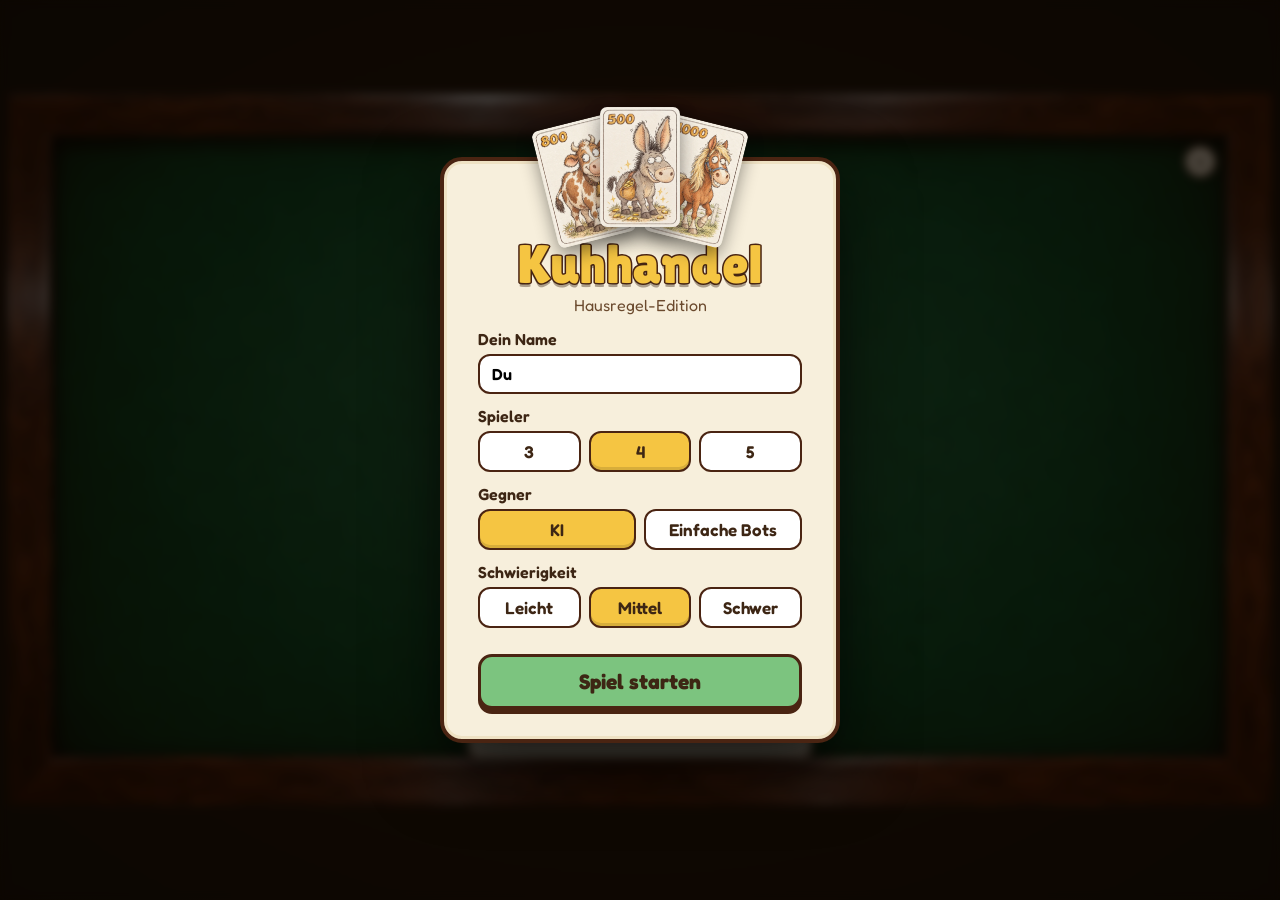
==== commit 556dcdc6: "Aufdeck-Szene (nur Gegnergebot), Sounds, Quartett-/Siegmomente, Regeln, Schnellwahl im Kuhhandel, Sc" ====
--- a/web/index.html
+++ b/web/index.html
@@ -28,7 +28,6 @@
   <div id="me-plate"></div>
   <div id="hand"></div>
   <div id="toasts"></div>
-  <div id="banner"></div>
 
   <div id="top-buttons">
     <button id="menu-toggle" class="round" title="Einstellungen">⚙️</button>
@@ -36,6 +35,8 @@
       <div class="m-lbl">Tempo der Gegner</div>
       <div class="seg" id="m-speed"><button data-s="0">🐢 Langsam</button><button data-s="1">🐇 Normal</button><button data-s="2">⚡ Schnell</button></div>
       <button class="m-item" id="m-log">📜 Spielverlauf</button>
+      <button class="m-item" id="m-rules">📖 Regeln</button>
+      <button class="m-item" id="m-sound">🔊 Ton an</button>
       <button class="m-item" id="m-skip">⏭ Versteigerung überspringen</button>
       <a class="m-item" href="training.html" target="_blank">📈 KI-Training live</a>
       <button class="m-item danger" id="m-new">🔄 Neues Spiel</button>
@@ -46,6 +47,8 @@
     <ol id="log-list"></ol>
   </aside>
 </div>
+
+<div id="banner-wrap"><div id="banner"></div></div>
 
 <div id="overlay" class="show">
   <div class="panel" id="start-panel">
@@ -66,6 +69,11 @@
       </div>
       <div class="note" id="ai-note"></div>
     </label>
+    <label id="level-row">Schwierigkeit
+      <div class="seg" id="in-level">
+        <button data-l="leicht">Leicht</button><button data-l="mittel" class="on">Mittel</button><button data-l="schwer">Schwer</button>
+      </div>
+    </label>
     <button class="big" id="btn-start">Spiel starten</button>
   </div>
 </div>
--- a/web/style.css
+++ b/web/style.css
@@ -52,7 +52,7 @@
   box-shadow: 0 2px 5px rgba(0,0,0,.5); white-space: nowrap; pointer-events: none;
 }
 .full > .cnt { background: var(--gold); color: var(--wood); border-color: var(--wood); }
-.fly { position: fixed; z-index: 500; pointer-events: none; transition: transform .6s cubic-bezier(.2,.8,.2,1), opacity .6s; }
+.fly { position: fixed; z-index: 500; pointer-events: none; transform-origin: 50% 50%; transition: transform .62s cubic-bezier(.3,.7,.2,1), opacity .15s; }
 
 /* ================================================================ Gegner */
 #seats { position: absolute; inset: 0; }
@@ -325,11 +325,11 @@
 .full > .cnt { background: #3aa655 !important; color: #fff !important; border-color: var(--paper) !important; }
 
 /* ================================================================ Phase 2 (Kuhhandel) */
-#stage.p2 #center { top: 284px; gap: 150px; }
+#stage.p2 #center { top: 300px; gap: 150px; }
 #stage.p2 #pile-area { --mid-w: 104px; --mid-h: 156px; }
 #stage.p2 #hand { width: 880px; }
 #stage.p2 #me-plate { left: 86px; bottom: 236px; transform: none; }
-#stage.p2 #actions { bottom: 262px; padding: 10px 16px 12px; }
+#stage.p2 #actions { bottom: 254px; padding: 10px 16px 12px; }
 #stage.p2 #actions h4 { margin-bottom: 6px; }
 #stage.p2 #offer-pile { bottom: 318px; height: 150px; }
 #stage.p2 #offer-pile .card { width: 84px !important; height: 126px !important; }
@@ -363,3 +363,185 @@
   background: rgba(0,0,0,.45); border-radius: 99px; padding: 1px 8px; opacity: 0; transition: opacity .15s; white-space: nowrap; }
 .tstack:hover .lab { opacity: 1; }
 .tstack:hover .card { transform: translateY(-4px); }
+
+/* Kuhhandel in der Mitte */
+#revealed .tcards { position: relative; }
+#revealed .tcard { box-shadow: 0 2px 3px rgba(0,0,0,.35), 0 10px 20px rgba(0,0,0,.4); }
+#revealed .tname { position: absolute; top: calc(var(--mid-h) + 14px); transform: translateX(0); white-space: nowrap;
+  background: rgba(0,0,0,.5); color: var(--paper); font-size: 13px; font-weight: 600; padding: 1px 9px; border-radius: 99px; }
+#revealed .tname.l { left: 0; }
+#stage.p2 #pile-area { width: 250px; }
+#stage.p2 #center { gap: 140px; }
+/* Anzahl bei Geldstapeln: sichtbar im nicht überdeckten Streifen */
+.mstack > .cnt { right: auto; left: 34px; top: -13px; }
+.ogroup.pick:hover::before {
+  content: "⚔ Herausfordern"; position: absolute; left: 50%; top: -30px; transform: translateX(-50%) scale(.8); z-index: 30;
+  background: var(--gold); color: var(--wood); border: 2px solid var(--wood); border-radius: 99px; padding: 1px 10px;
+  font-size: 13px; font-weight: 700; white-space: nowrap; box-shadow: 0 3px 8px rgba(0,0,0,.4);
+}
+
+/* Versteigerer: Hammer-Symbol und Scheinwerfer */
+.gavel { width: 18px; height: 18px; vertical-align: -3px; }
+.badge.auct { background: var(--paper); }
+.badge.auct .gavel { width: 20px; height: 20px; }
+.pill.auct { display: inline-flex; align-items: center; gap: 4px; }
+.nameplate .role { display: inline-flex; align-items: center; gap: 3px; margin-left: 8px; padding: 0 8px; border-radius: 99px;
+  background: var(--gold); color: var(--wood); font-size: 12px; font-weight: 700; vertical-align: 2px; }
+.nameplate .role .gavel { width: 14px; height: 14px; }
+.seat.spot::before, #me-plate.spot::before {
+  content: ""; position: absolute; left: 50%; top: 50%; width: 420px; height: 300px; transform: translate(-50%, -46%);
+  background: radial-gradient(ellipse at 50% 45%, rgba(255,240,190,.55) 0%, rgba(255,236,170,.30) 32%, rgba(255,236,170,.10) 55%, rgba(255,236,170,0) 70%);
+  pointer-events: none; z-index: -1; animation: spot 2.6s ease-in-out infinite;
+}
+.seat.spot { z-index: 1; }
+@keyframes spot { 50% { opacity: .8; } }
+/* rechte Gegner: Sprechblase links vom Kopf, damit sie nicht über den Rand ragt */
+.seat.rside .bubble { left: auto; right: calc(100% + 12px); }
+.seat.rside .bubble::before { left: auto; right: -11px; border-right: 0; border-left: 8px solid var(--wood); }
+/* Stapel-Beschriftung über dem Stapel statt unter dem Gebotsfeld */
+#deck-count { bottom: auto; top: -34px; }
+
+/* ---- Aktionsfeld: Kontext, Schnellwahl, Fehler, Größen ---- */
+#actions { width: 520px; }
+#actions h4 { font-size: 19px; }
+#actions .hint { font-size: 15px; }
+#actions .ctx { font-size: 15px; font-weight: 500; color: var(--ink-soft); }
+#actions .ctx.redo { display: block; margin: -4px 0 8px; }
+#actions .ctx b { color: var(--ink); font-size: 18px; font-weight: 400; }
+#actions .ctx.redo { color: #b3342f; font-weight: 600; margin-top: -4px; }
+.btn.small { padding: 6px 12px; font-size: 15px; }
+.btns.quick { margin-top: 8px; }
+.btns.quick .btn { min-width: 70px; }
+.btns.quick .btn small { font-family: "Lilita One"; font-size: 13px; opacity: .75; }
+.btn small { font-size: 11px; opacity: .6; margin-left: 4px; }
+.btn.bluff { background: #f7c9c3; border-color: #b3342f; box-shadow: 0 4px 0 #b3342f; }
+.bid-input { width: 130px; }
+.perr {
+  position: absolute; left: 50%; top: -44px; transform: translateX(-50%); white-space: nowrap; z-index: 5;
+  background: #b3342f; color: #fff; padding: 5px 14px; border-radius: 99px; font-size: 15px; font-weight: 600;
+  box-shadow: 0 4px 12px rgba(0,0,0,.4); animation: pop .25s ease-out;
+}
+.chip { font-size: 14px; }
+.chip b { font-size: 16px; }
+
+/* ---- Phase 2: Gegner hinter eigener Karte größer, im Tisch bleiben, Panel beim Hover zurücknehmen ---- */
+.hgroup .pops { transform: translateX(var(--shift, 0px)); }
+.pop { width: 120px; height: 150px; margin-left: -60px; }
+.pop .pn { font-size: 15px; }
+.pop .pc { font-size: 14px; }
+.pop .pa { font-size: 13px; }
+#stage:has(#hand .hgroup:hover .pop) #actions { opacity: .25; transition: opacity .15s; }
+
+/* ---- Phase 2: Abstände unten links ---- */
+#stage.p2 #me-plate { bottom: 250px; }
+#stage.p2 #wallet { width: 520px; }
+#offer-pile .title { max-width: 380px; white-space: normal; }
+
+/* ---- Markierte Gegnerkarten ganz klickbar (liegen über den Nachbarn) ---- */
+
+#plaque .history { white-space: nowrap; overflow: hidden; text-overflow: ellipsis; }
+
+/* ================================================================ Unten: Aktionsfeld ganz unten, Spielerschild darüber */
+#actions { top: auto !important; bottom: 58px !important; width: 440px; padding: 10px 14px 12px; z-index: 6; }
+#actions h4 { font-size: 18px; margin-bottom: 8px; }
+#actions .hint { margin-top: 6px; }
+#me-plate { left: 800px !important; transform: translateX(-50%) !important; z-index: 7; }
+#me-plate .bubble { left: calc(100% + 12px); }
+.btns.quick { flex-wrap: nowrap; gap: 6px; }
+.btns.quick .btn { min-width: 0; padding: 4px 10px; font-size: 14px; white-space: nowrap; }
+.btns.quick .btn b { font-size: 15px; margin-left: 3px; }
+.bid-input { width: 100px; font-size: 26px; }
+#stage.p2 #hand { width: 500px; }
+#stage.p2 #wallet { width: 470px; }
+#stage.p2 #offer-pile { bottom: 262px; }
+/* Markierte Gegnerkarten: nur beim Überfahren nach vorn, sonst normale Reihenfolge */
+.ogroup.pick { z-index: auto; }
+.ogroup.pick:hover { z-index: 100 !important; }
+/* Scheinwerfer der Gegner: Lichtmitte unter dem Kopf, nach oben früh auslaufend (kein harter Schnitt am Rand) */
+.seat.spot::before {
+  top: -10px; transform: translateX(-50%); width: 460px; height: 320px;
+  background: radial-gradient(ellipse 230px 125px at 50% 110px,
+    rgba(255,240,190,.55) 0%, rgba(255,236,170,.30) 40%, rgba(255,236,170,.10) 72%, rgba(255,236,170,0) 100%);
+}
+/* Aktionsfeld mit fester Mindesthöhe, damit das Spielerschild beim Zugwechsel nicht springt */
+#actions { min-height: 136px; display: flex; flex-direction: column; justify-content: center; }
+
+/* Gebotszeile immer einzeilig: −10 · Feld · +10 · Bieten/Bluffen · Passen */
+.btns.bidrow { flex-wrap: nowrap; gap: 6px; }
+.btns.bidrow .btn { padding: 7px 12px; white-space: nowrap; }
+.btns.bidrow #bgo { min-width: 86px; }
+#actions .hint { font-size: 14px; }
+/* Lichtkegel: Rechteck größer als die Lichtellipse -> an allen Rändern exakt 0, keine Kanten */
+.seat.spot::before {
+  top: -60px; width: 520px; height: 360px;
+  background: radial-gradient(ellipse 230px 125px at 50% 170px,
+    rgba(255,240,190,.55) 0%, rgba(255,236,170,.30) 40%, rgba(255,236,170,.10) 72%, rgba(255,236,170,0) 100%);
+}
+#me-plate.spot::before {
+  width: 560px; height: 340px; transform: translate(-50%, -50%);
+  background: radial-gradient(ellipse 240px 130px at 50% 50%,
+    rgba(255,240,190,.5) 0%, rgba(255,236,170,.28) 40%, rgba(255,236,170,.09) 72%, rgba(255,236,170,0) 100%);
+}
+
+/* ================================================================ Banner über allem (auch über fliegenden Karten) */
+#banner-wrap { position: fixed; left: 50%; top: 42%; z-index: 800; pointer-events: none; transform-origin: 50% 50%; }
+#banner { position: relative !important; left: auto !important; top: auto !important; transform: none; }
+#banner.show { animation-name: banner2; }
+@keyframes banner2 {
+  0% { transform: scale(.6); opacity: 0; }
+  14% { transform: scale(1.05); opacity: 1; }
+  22% { transform: scale(1); }
+  85% { opacity: 1; }
+  100% { opacity: 0; transform: scale(.97); }
+}
+
+/* ================================================================ Aufdeck-Szene */
+.reveal {
+  position: absolute; left: 800px; top: 250px; transform: translateX(-50%); z-index: 70;
+  background: rgba(24,14,7,.96); border: 3px solid var(--gold); border-radius: 22px; padding: 16px 28px 18px;
+  box-shadow: 0 20px 60px rgba(0,0,0,.6); color: var(--paper); text-align: center; min-width: 520px;
+  animation: revealin .35s ease-out; transition: opacity .3s, transform .3s;
+}
+@keyframes revealin { from { opacity: 0; transform: translateX(-50%) scale(.85); } }
+.reveal.out { opacity: 0; transform: translateX(-50%) scale(.95); }
+.reveal .rtitle { font-family: "Lilita One"; font-size: 30px; color: var(--gold); -webkit-text-stroke: 1.5px var(--wood); paint-order: stroke fill; }
+.reveal .rrow { display: flex; align-items: center; justify-content: center; gap: 30px; margin-top: 10px; }
+.reveal .rside { display: flex; flex-direction: column; align-items: center; gap: 6px; min-width: 200px; }
+.reveal .rwho { font-weight: 600; font-size: 17px; }
+.reveal .rhint { font-size: 12px; opacity: .7; font-weight: 400; }
+.reveal .rvs { font-family: "Lilita One"; font-size: 22px; opacity: .8; }
+.reveal .rcards { position: relative; height: 130px; display: flex; align-items: center; justify-content: center; }
+.reveal .rempty { opacity: .6; font-size: 14px; }
+.reveal .rc { width: 76px; height: 114px; perspective: 600px; position: relative; flex: none; }
+.reveal .rc + .rc { margin-left: -44px; }
+.reveal .rf { position: absolute; inset: 0; border-radius: 6px; background: center / cover; backface-visibility: hidden;
+  box-shadow: 0 4px 10px rgba(0,0,0,.5); transition: transform .45s cubic-bezier(.3,.7,.2,1); }
+.reveal .rb { background-image: url("assets/web/rueckseite_geld.webp"); }
+.reveal .rfront { transform: rotateY(180deg); }
+.reveal .rc.up .rb { transform: rotateY(-180deg); }
+.reveal .rc.up .rfront { transform: rotateY(0deg); }
+.reveal .rc.up { z-index: 2; }
+.reveal .rsum { font-size: 40px; color: var(--gold); -webkit-text-stroke: 1.5px var(--wood); paint-order: stroke fill; }
+.reveal .rsum.bump { animation: bump .3s ease-out; }
+.reveal.win { border-color: #7cc47f; box-shadow: 0 0 0 4px rgba(124,196,127,.4), 0 20px 60px rgba(0,0,0,.6); }
+.reveal.lose { border-color: #ef6f63; box-shadow: 0 0 0 4px rgba(239,111,99,.35), 0 20px 60px rgba(0,0,0,.6); }
+
+/* ================================================================ Quartett-Punkte, Regeln, Konfetti, Ergebnis */
+.scorepop {
+  position: fixed; z-index: 900; transform: translate(-50%, -100%); pointer-events: none;
+  color: #7cc47f; -webkit-text-stroke: 2px var(--wood); paint-order: stroke fill; text-shadow: 0 3px 0 rgba(0,0,0,.3);
+  animation: scorepop 1.9s ease-out forwards;
+}
+@keyframes scorepop { 0% { opacity: 0; transform: translate(-50%, -60%) scale(.6); } 15% { opacity: 1; transform: translate(-50%, -110%) scale(1.1); }
+  80% { opacity: 1; transform: translate(-50%, -190%) scale(1); } 100% { opacity: 0; transform: translate(-50%, -230%); } }
+.rules-ov { position: fixed; inset: 0; z-index: 1100; background: rgba(10,6,2,.72); display: grid; place-items: center; backdrop-filter: blur(4px); }
+.panel.rules { width: min(640px, 92vw); max-height: 86vh; overflow: auto; text-align: left; }
+.panel.rules h2 { font-family: "Lilita One"; font-weight: 400; margin: 0 0 6px; color: var(--wood); }
+.panel.rules h3 { margin: 14px 0 4px; }
+.panel.rules p, .panel.rules li { font-size: 15px; line-height: 1.45; }
+.panel.rules ul { padding-left: 20px; margin: 4px 0; }
+.confetti { position: fixed; inset: 0; z-index: 1050; pointer-events: none; }
+.results .rname { display: flex; flex-direction: column; gap: 4px; }
+.results .qrow { display: flex; gap: 4px; }
+.results .qrow em { font-size: 12px; opacity: .6; font-style: normal; }
+.results .qi { width: 22px; height: 33px; border-radius: 3px; background: center / cover; box-shadow: 0 1px 3px rgba(0,0,0,.35); display: inline-block; }
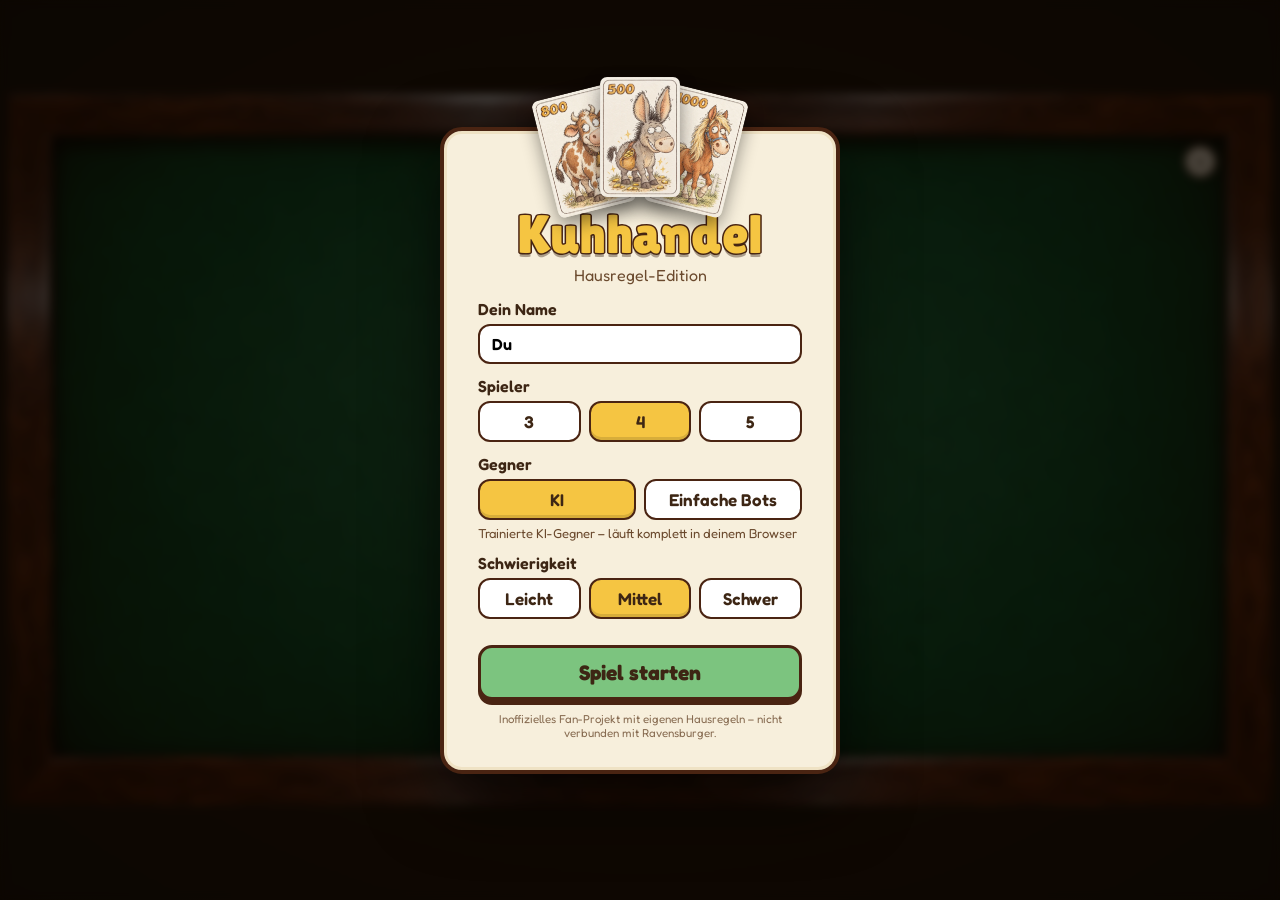
==== commit 07b54e56: "Spiel läuft komplett im Browser: JS-Engine, KI-Netze und Spielstand; Python-Server nur noch für Date" ====
--- a/web/index.html
+++ b/web/index.html
@@ -10,6 +10,7 @@
 </head>
 <body>
 <div id="stage">
+  <div id="dim"></div>
   <div id="seats"></div>
 
   <div id="center">
@@ -38,7 +39,7 @@
       <button class="m-item" id="m-rules">📖 Regeln</button>
       <button class="m-item" id="m-sound">🔊 Ton an</button>
       <button class="m-item" id="m-skip">⏭ Versteigerung überspringen</button>
-      <a class="m-item" href="training.html" target="_blank">📈 KI-Training live</a>
+      <a class="m-item" id="m-train" href="training.html" target="_blank">📈 KI-Training live</a>
       <button class="m-item danger" id="m-new">🔄 Neues Spiel</button>
     </div>
   </div>
@@ -75,9 +76,13 @@
       </div>
     </label>
     <button class="big" id="btn-start">Spiel starten</button>
+    <p class="fan">Inoffizielles Fan-Projekt mit eigenen Hausregeln – nicht verbunden mit Ravensburger.</p>
   </div>
 </div>
 
+<script src="js/kuhhandel.js"></script>
+<script src="js/ai.js"></script>
+<script src="js/local.js"></script>
 <script src="app.js"></script>
 </body>
 </html>
--- a/web/style.css
+++ b/web/style.css
@@ -10,6 +10,7 @@
   --own-w: 110px; --own-h: 165px;
   --opp-w: 84px;  --opp-h: 126px;
   --mid-w: 140px; --mid-h: 210px;
+  --wal-w: 88px;  --wal-h: 132px;
 }
 * { box-sizing: border-box; }
 html, body { margin: 0; height: 100%; overflow: clip; }
@@ -45,18 +46,25 @@
 .card.own { width: var(--own-w); height: var(--own-h); }
 .card.opp { width: var(--opp-w); height: var(--opp-h); border-radius: 6px; }
 .card.mid { width: var(--mid-w); height: var(--mid-h); border-radius: 10px; }
+.card.wal { width: var(--wal-w); height: var(--wal-h); border-radius: 7px; }
 .cnt {
   position: absolute; z-index: 20; min-width: 26px; height: 26px; padding: 0 6px; border-radius: 99px;
   background: var(--wood); color: var(--paper); border: 2px solid var(--paper);
   font-family: "Lilita One"; font-size: 14px; display: grid; place-items: center;
   box-shadow: 0 2px 5px rgba(0,0,0,.5); white-space: nowrap; pointer-events: none;
 }
-.full > .cnt { background: var(--gold); color: var(--wood); border-color: var(--wood); }
+/* Komplette Quartette: grüner Schimmer, eng gestapelt */
+.full .card { box-shadow: 0 0 0 2px #5fd47a, 0 0 14px 3px rgba(95,212,122,.55), 0 4px 10px rgba(0,0,0,.3) !important; }
+.full > .cnt { background: #3aa655 !important; color: #fff !important; border-color: var(--paper) !important; }
 .fly { position: fixed; z-index: 500; pointer-events: none; transform-origin: 50% 50%; transition: transform .62s cubic-bezier(.3,.7,.2,1), opacity .15s; }
 
 /* ================================================================ Gegner */
 #seats { position: absolute; inset: 0; }
-.seat { position: absolute; transform: translateX(-50%); display: flex; flex-direction: column; align-items: center; }
+.seat {
+  position: absolute; transform: translateX(-50%); display: flex; flex-direction: column; align-items: center;
+  transition: left .3s ease, width .3s ease;
+}
+.seat.focus { z-index: 60 !important; }
 .seat-head { position: relative; display: flex; align-items: center; gap: 10px; }
 .avatar-wrap { position: relative; width: 62px; height: 62px; flex: none; }
 .avatar {
@@ -74,10 +82,12 @@
   position: absolute; width: 28px; height: 28px; border-radius: 50%; display: grid; place-items: center;
   font-size: 15px; border: 2px solid var(--wood); box-shadow: 0 2px 5px rgba(0,0,0,.45);
 }
-.badge.auct { left: -9px; bottom: -5px; background: #d9a066; }
+.badge.auct { left: -9px; bottom: -5px; background: var(--paper); }
+.badge.auct .gavel { width: 20px; height: 20px; }
 .badge.crown { right: -9px; top: -7px; background: var(--gold); animation: bob 1.4s ease-in-out infinite; }
 .badge.out { right: -9px; bottom: -5px; background: #efb3ab; }
 @keyframes bob { 50% { transform: translateY(-3px); } }
+.gavel { width: 18px; height: 18px; vertical-align: -3px; }
 .nameplate {
   background: linear-gradient(#5a2e17, #3f1f0e); color: var(--paper);
   border: 2px solid #8a5a2b; border-radius: 12px; padding: 3px 14px 5px; box-shadow: 0 4px 10px rgba(0,0,0,.45);
@@ -85,6 +95,13 @@
 .nameplate > b { display: block; font-size: 17px; font-weight: 600; line-height: 1.25; }
 .nameplate .sub { font-size: 14px; opacity: .9; white-space: nowrap; }
 .nameplate .pts { color: var(--gold); font-family: "Lilita One"; }
+.nameplate .role {
+  display: inline-flex; align-items: center; gap: 3px; margin-left: 8px; padding: 0 8px; border-radius: 99px;
+  background: var(--gold); color: var(--wood); font-size: 12px; font-weight: 700; vertical-align: 2px;
+}
+.nameplate .role .gavel { width: 14px; height: 14px; }
+
+/* Sprechblasen (Gebote) */
 .bubble {
   position: absolute; left: calc(100% + 12px); top: 50%; transform: translateY(-50%); z-index: 30;
   background: var(--paper); color: var(--ink); padding: 2px 12px; border-radius: 14px;
@@ -99,32 +116,64 @@
 .bubble.pass { font-family: "Fredoka"; font-weight: 600; font-size: 16px; color: #8c7b66; background: #e9e1cf; padding: 6px 12px; }
 .bubble.high { background: var(--gold); }
 .bubble.old { opacity: .45; }
+/* rechte Gegner: Sprechblase links vom Kopf, damit sie nicht über den Rand ragt */
+.seat.rside .bubble { left: auto; right: calc(100% + 12px); }
+.seat.rside .bubble::before { left: auto; right: -11px; border-right: 0; border-left: 8px solid var(--wood); }
 @keyframes pop { from { transform: translateY(-50%) scale(.3); opacity: 0; } }
 
-.seat-cards { position: relative; margin-top: 12px; display: flex; gap: 14px; align-items: flex-end; }
-.opp-animals { position: relative; height: calc(var(--opp-h) + 8px); }
-.ogroup { position: absolute; bottom: 0; height: var(--opp-h); transition: transform .18s; }
+/* Versteigerer im Scheinwerferlicht (Lichtellipse kleiner als ihr Rechteck -> keine Kanten) */
+.seat.spot { z-index: 1; }
+.seat.spot::before, #me-plate.spot::before {
+  content: ""; position: absolute; left: 50%; pointer-events: none; z-index: -1; animation: spot 2.6s ease-in-out infinite;
+}
+.seat.spot::before {
+  top: -60px; width: 520px; height: 360px; transform: translateX(-50%);
+  background: radial-gradient(ellipse 230px 125px at 50% 170px,
+    rgba(255,240,190,.55) 0%, rgba(255,236,170,.30) 40%, rgba(255,236,170,.10) 72%, rgba(255,236,170,0) 100%);
+}
+#me-plate.spot::before {
+  top: 50%; width: 560px; height: 340px; transform: translate(-50%, -50%);
+  background: radial-gradient(ellipse 240px 130px at 50% 50%,
+    rgba(255,240,190,.5) 0%, rgba(255,236,170,.28) 40%, rgba(255,236,170,.09) 72%, rgba(255,236,170,0) 100%);
+}
+@keyframes spot { 50% { opacity: .8; } }
+
+/* Auslage: Geld als grober Fächer, Tiere pro Art als Stapel */
+.mini-money { position: relative; height: 62px; flex: none; }
+.mini-money .broke { font-size: 11px; color: rgba(247,239,220,.7); position: absolute; top: 22px; left: 2px; }
+.seat-cards { position: relative; margin-top: 10px; display: flex; gap: 14px; align-items: flex-end; }
+.opp-animals { position: relative; height: calc(var(--opp-h) + 8px); transition: width .3s ease, height .3s ease; }
+.no-animals { color: rgba(247,239,220,.75); font-size: 14px; padding: 0 8px 50px; white-space: nowrap; }
+.ogroup { position: absolute; height: var(--opp-h); transition: left .3s ease, top .3s ease, transform .18s; }
 .ogroup > .cnt { left: -7px; top: -9px; min-width: 22px; height: 22px; font-size: 12px; padding: 0 4px; }
 .ogroup:hover { z-index: 50 !important; transform: translateY(-10px) scale(1.25); }
 .ogroup.pick { cursor: pointer; }
+.ogroup.pick:hover { z-index: 100 !important; }
 .ogroup.pick .card { animation: pickglow 1.1s ease-in-out infinite; }
 .ogroup.pick::after {
   content: "⚔️"; position: absolute; left: 14px; top: -12px; z-index: 21; font-size: 18px;
   filter: drop-shadow(0 2px 2px rgba(0,0,0,.6));
 }
+.ogroup.pick:hover::before {
+  content: "⚔ Herausfordern"; position: absolute; left: 50%; top: -30px; transform: translateX(-50%) scale(.8); z-index: 30;
+  background: var(--gold); color: var(--wood); border: 2px solid var(--wood); border-radius: 99px; padding: 1px 10px;
+  font-size: 13px; font-weight: 700; white-space: nowrap; box-shadow: 0 3px 8px rgba(0,0,0,.4);
+}
 @keyframes pickglow { 50% { box-shadow: 0 0 0 3px var(--gold), 0 0 18px 5px rgba(245,197,66,.8); } }
-.opp-money { position: relative; height: var(--opp-h); }
-.no-animals { color: rgba(247,239,220,.75); font-size: 14px; padding: 0 8px 50px; white-space: nowrap; }
-.opp-money .label { position: absolute; left: 0; right: 0; bottom: -20px; text-align: center; font-size: 12px; color: rgba(247,239,220,.8); }
 
 /* ================================================================ Mitte */
 #center { position: absolute; left: 800px; top: 296px; transform: translateX(-50%); display: flex; align-items: center; gap: 44px; }
 #pile-area { position: relative; width: calc(var(--mid-w) + 44px); height: calc(var(--mid-h) + 26px); }
 #pile-area.hidden { display: none; }
 #deck { position: absolute; left: 0; top: 12px; }
+#deck-count {
+  position: absolute; left: 50%; top: -34px; transform: translateX(-50%); white-space: nowrap;
+  font-size: 14px; color: var(--paper); background: rgba(0,0,0,.4); padding: 2px 12px; border-radius: 99px;
+}
 #revealed { position: absolute; left: 30px; top: -2px; perspective: 1000px; }
 #revealed .flip { position: relative; width: var(--mid-w); height: var(--mid-h); transform-style: preserve-3d; transform: rotate(4deg); }
 #revealed .flip.in { animation: flipin .7s cubic-bezier(.25,.8,.3,1); }
+#revealed .flip.wait { transform: translate(-28px, 12px) rotateY(180deg); }   /* liegt noch verdeckt auf dem Stapel */
 #revealed .face { position: absolute; inset: 0; border-radius: 10px; backface-visibility: hidden; background: center / cover;
   box-shadow: 0 2px 3px rgba(0,0,0,.35), 0 14px 26px rgba(0,0,0,.45); }
 #revealed .face.b { transform: rotateY(180deg); background-image: url("assets/web/rueckseite.webp"); }
@@ -134,10 +183,22 @@
   45% { transform: translate(-10px, -26px) rotateY(90deg) rotate(1deg) scale(1.08); }
   100% { transform: rotate(4deg); }
 }
-#deck-count {
-  position: absolute; left: 50%; bottom: -30px; transform: translateX(-50%); white-space: nowrap;
-  font-size: 14px; color: var(--paper); background: rgba(0,0,0,.4); padding: 2px 12px; border-radius: 99px;
-}
+/* Kuhhandel in der Mitte: Karten beider Beteiligten */
+#revealed .tcards { position: relative; }
+#revealed .tcard { box-shadow: 0 2px 3px rgba(0,0,0,.35), 0 10px 20px rgba(0,0,0,.4); }
+#revealed .tname { position: absolute; top: calc(var(--mid-h) + 14px); white-space: nowrap;
+  background: rgba(0,0,0,.5); color: var(--paper); font-size: 13px; font-weight: 600; padding: 1px 9px; border-radius: 99px; }
+#revealed .tname.l { left: 0; }
+/* Verdeckter Geldstapel auf dem Tisch */
+.tstack { position: absolute; left: calc(100% + 18px); top: 20px; width: 110px; height: 140px; cursor: help; }
+.tstack .card { width: 64px; height: 96px; }
+.tstack > .cnt { left: 40px; top: -12px; z-index: 30; }
+.fly > .cnt { right: -8px; top: -10px; left: auto; }
+.tstack .lab { position: absolute; left: 0; right: 0; top: 108px; text-align: center; font-size: 13px; color: var(--paper);
+  background: rgba(0,0,0,.45); border-radius: 99px; padding: 1px 8px; opacity: 0; transition: opacity .15s; white-space: nowrap; }
+.tstack:hover .lab { opacity: 1; }
+.tstack:hover .card { transform: translateY(-4px); }
+
 #plaque { width: 250px; padding: 12px 14px; text-align: center; }
 #plaque .lbl { font-size: 12px; text-transform: uppercase; letter-spacing: 1.3px; color: var(--ink-soft); font-weight: 600; }
 #plaque .amt { font-family: "Lilita One"; font-size: 50px; line-height: 1.05; color: var(--gold);
@@ -146,26 +207,32 @@
 @keyframes bump { 40% { transform: scale(1.22); } }
 #plaque .who { font-weight: 600; font-size: 16px; }
 #plaque hr { border: none; border-top: 2px dashed #d9c79f; margin: 8px 0; }
-#plaque .history { font-size: 13px; color: var(--ink-soft); margin-top: 6px; line-height: 1.5; }
+#plaque .history { font-size: 13px; color: var(--ink-soft); margin-top: 6px; line-height: 1.5; white-space: nowrap; overflow: hidden; text-overflow: ellipsis; }
 #plaque .history b { color: var(--ink); }
-#plaque .stackline { position: relative; height: 60px; margin: 8px auto 0; }
 .pill { display: inline-block; padding: 1px 10px; border-radius: 99px; font-size: 14px; font-weight: 600; }
-.pill.auct { background: #e3bf94; } .pill.high { background: var(--gold); } .pill.out { background: #efb3ab; }
+.pill.auct { background: #e3bf94; display: inline-flex; align-items: center; gap: 4px; }
+.pill.high { background: var(--gold); }
+.pill.out { background: #efb3ab; }
 
 /* ================================================================ Eigener Bereich */
 #wallet { position: absolute; left: 86px; bottom: 60px; width: 520px; height: 200px; }
-.mstack { position: absolute; bottom: 0; width: var(--own-w); height: var(--own-h); transition: transform .16s; }
+.mstack { position: absolute; bottom: 0; width: var(--wal-w); height: var(--wal-h); transition: transform .16s; }
 .mstack:hover { transform: translateY(-14px); z-index: 30 !important; }
-.mstack > .cnt { right: -8px; top: -12px; }
+.mstack > .cnt { left: 26px; top: -13px; }
 .mstack.selectable { cursor: pointer; }
 .mstack.selectable:hover .card:last-of-type { box-shadow: 0 0 0 3px var(--gold), 0 8px 18px rgba(0,0,0,.4); }
 .mstack.empty { opacity: .35; }
-#wallet .sum { position: absolute; left: 0; bottom: -34px; font-size: 14px; color: var(--paper); }
-#wallet .sum b { font-family: "Lilita One"; color: var(--gold); font-weight: 400; font-size: 17px; }
+.mstack .plus {
+  position: absolute; left: 50%; top: 45%; transform: translate(-50%, -50%) scale(.8); z-index: 21; opacity: 0;
+  background: var(--gold); color: var(--wood); border: 2px solid var(--wood); border-radius: 99px; padding: 2px 10px;
+  font-family: "Lilita One"; font-size: 18px; box-shadow: 0 3px 8px rgba(0,0,0,.4); transition: opacity .12s, transform .12s; pointer-events: none;
+}
+.mstack.selectable:hover .plus { opacity: 1; transform: translate(-50%, -50%) scale(1); }
 
 #offer-pile { position: absolute; left: 86px; bottom: 262px; width: 520px; height: 190px; display: none; }
 #offer-pile.show { display: block; }
-#offer-pile .title { position: absolute; left: 0; top: -6px; color: var(--paper); font-size: 14px; background: rgba(0,0,0,.45); padding: 2px 12px; border-radius: 99px; }
+#offer-pile .title { position: absolute; left: 0; top: -6px; max-width: 380px; color: var(--paper); font-size: 14px;
+  background: rgba(0,0,0,.45); padding: 2px 12px; border-radius: 99px; }
 #offer-pile .title b { font-family: "Lilita One"; color: var(--gold); font-weight: 400; font-size: 17px; }
 #offer-pile .card { cursor: pointer; transition: transform .15s; }
 #offer-pile .card:hover { transform: translateY(-10px); }
@@ -179,27 +246,71 @@
 .hgroup .name { position: absolute; left: 22px; top: -12px; z-index: 21; background: var(--paper); border: 2px solid var(--wood);
   border-radius: 99px; padding: 0 8px; font-size: 13px; font-weight: 600; display: none; white-space: nowrap; }
 .hgroup:hover .name { display: block; }
-.hgroup.pick .card { box-shadow: 0 0 0 3px var(--gold), 0 0 16px 3px rgba(245,197,66,.55), 0 6px 14px rgba(0,0,0,.3); }
+.hgroup.pick > .card { box-shadow: 0 0 0 3px var(--gold), 0 0 16px 3px rgba(245,197,66,.55), 0 6px 14px rgba(0,0,0,.3); }
 .hgroup.target .card { animation: redpulse 1s ease-in-out infinite; }
 @keyframes redpulse { 50% { box-shadow: 0 0 0 4px #e0584f, 0 0 20px 6px rgba(224,88,79,.6); } }
 .hand-empty { position: absolute; right: 150px; bottom: 70px; color: rgba(247,239,220,.75); font-size: 15px; }
 
-#me-plate { position: absolute; left: 800px; bottom: 64px; transform: translateX(-50%); display: flex; align-items: center; gap: 12px; }
+/* Kuhhandel: Gegner kommen hinter der eigenen Karte hervor */
+.hgroup .pops { position: absolute; left: 0; right: 0; bottom: 0; height: 100%; z-index: 0; pointer-events: none; }
+/* unsichtbare Brücke über der Karte, damit die Maus die Gegner-Karten sicher erreicht */
+.hgroup .pops::before { content: ""; position: absolute; left: 0; right: 0; bottom: 92%; height: 60px; }
+.hgroup:hover .pops { pointer-events: auto; }
+.pop {
+  position: absolute; left: 50%; bottom: 36px; width: 120px; height: 150px; margin-left: -60px; z-index: 0;
+  background: var(--paper); border: 3px solid var(--wood); border-radius: 10px; text-align: center; padding-top: 8px;
+  box-shadow: 0 6px 16px rgba(0,0,0,.45); transform-origin: 50% 100%;
+  transform: rotate(var(--ang)) translateY(0) scale(.7); opacity: 0;
+  transition: transform .25s cubic-bezier(.2,.9,.3,1.2), opacity .18s; transition-delay: 0s;
+}
+.hgroup:hover .pop { transform: rotate(var(--ang)) translateY(-146px) scale(1); opacity: 1; transition-delay: var(--d); }
+.pop .avatar { width: 40px; height: 40px; margin: 0 auto; border-width: 2px; box-shadow: 0 0 0 2px var(--wood); }
+.pop .pn { font-weight: 600; font-size: 15px; margin-top: 3px; line-height: 1.1; }
+.pop .pc { font-size: 14px; color: var(--ink-soft); }
+.pop .pc b { font-family: "Lilita One"; font-size: 18px; color: var(--ink); font-weight: 400; }
+.pop .pa { font-size: 13px; font-weight: 700; color: var(--wood); }
+.pop.active { cursor: pointer; background: #fff6d6; border-color: var(--gold-dark); }
+.pop.active:hover { background: var(--gold); }
+.pop.info { height: 120px; padding-top: 16px; }
+.pop.info .pn { font-size: 13px; color: var(--ink-soft); }
+
+/* Eigenes Spielerschild (sitzt per JS direkt auf dem Aktionsfeld) */
+#me-plate { position: absolute; left: 800px; bottom: 64px; transform: translateX(-50%); display: flex; align-items: center; gap: 12px; z-index: 7; }
 #me-plate .avatar-wrap { width: 70px; height: 70px; }
 #me-plate .bubble { left: calc(100% + 12px); }
 .chips { display: flex; gap: 6px; margin-top: 3px; }
-.chip { background: rgba(0,0,0,.28); border-radius: 99px; padding: 1px 9px; font-size: 13px; white-space: nowrap; }
-.chip b { font-family: "Lilita One"; color: var(--gold); font-weight: 400; font-size: 15px; }
-
-/* ================================================================ Aktionen */
-#actions { position: absolute; left: 800px; bottom: 170px; transform: translateX(-50%); width: 480px; padding: 14px 18px 16px; text-align: center; }
+.chip { background: rgba(0,0,0,.28); border-radius: 99px; padding: 1px 9px; font-size: 14px; white-space: nowrap; }
+.chip b { font-family: "Lilita One"; color: var(--gold); font-weight: 400; font-size: 16px; }
+
+/* ================================================================ Aktionsfeld (ganz unten) */
+#actions {
+  position: absolute; left: 800px; bottom: 58px; transform: translateX(-50%); z-index: 6;
+  width: 440px; min-height: 136px; padding: 10px 14px 12px; text-align: center;
+  display: flex; flex-direction: column; justify-content: center;
+}
 #actions.mine { animation: mine 1.6s ease-in-out infinite; }
 @keyframes mine { 50% { box-shadow: inset 0 0 0 2px var(--paper-2), 0 0 0 4px rgba(245,197,66,.7), 0 0 30px 6px rgba(245,197,66,.45); } }
-#actions h4 { margin: 0 0 10px; font-size: 18px; font-weight: 600; }
-#actions .hint { font-size: 13.5px; color: var(--ink-soft); margin-top: 8px; }
+#actions h4 { margin: 0 0 8px; font-size: 18px; font-weight: 600; }
+#actions .hint { font-size: 14px; color: var(--ink-soft); margin-top: 6px; }
 #actions .warn { color: #b3342f; font-weight: 600; }
 #actions .waiting { font-size: 17px; color: var(--ink-soft); padding: 6px 0; }
+#actions .ctx { font-size: 15px; font-weight: 500; color: var(--ink-soft); }
+#actions .ctx b { color: var(--ink); font-size: 18px; font-weight: 400; }
+#actions .ctx.redo { display: block; margin: -4px 0 8px; color: #b3342f; font-weight: 600; }
+.perr {
+  position: absolute; left: 50%; top: -44px; transform: translateX(-50%); white-space: nowrap; z-index: 5;
+  background: #b3342f; color: #fff; padding: 5px 14px; border-radius: 99px; font-size: 15px; font-weight: 600;
+  box-shadow: 0 4px 12px rgba(0,0,0,.4); animation: pop .25s ease-out;
+}
 .btns { display: flex; gap: 8px; flex-wrap: wrap; justify-content: center; align-items: center; }
+.btns.bidrow { flex-wrap: nowrap; gap: 6px; }
+.btns.bidrow .btn { padding: 7px 12px; white-space: nowrap; }
+.btns.bidrow #bgo { min-width: 86px; }
+.btns.quick { margin-top: 8px; flex-wrap: nowrap; gap: 6px; }
+.btns.quick .btn { min-width: 0; padding: 4px 10px; font-size: 14px; white-space: nowrap; }
+.btns.quick .btn b { font-size: 15px; margin-left: 3px; }
+.btns.quick .btn.out { margin-left: auto; background: #e9e1cf; color: #6b4a2e; }   /* rechts außen */
+.btns.quick .btn.out:hover { background: #ef9f96; color: var(--ink); }
 .btn {
   border: 2.5px solid var(--wood); border-radius: 12px; padding: 7px 16px; font-size: 16px; font-weight: 600;
   background: #fffaf0; color: var(--ink); box-shadow: 0 4px 0 var(--wood); transition: transform .08s;
@@ -209,19 +320,58 @@
 .btn.primary { background: var(--gold); }
 .btn.go { background: #7cc47f; }
 .btn.danger { background: #ef9f96; }
-.btn.small { padding: 4px 10px; font-size: 14px; border-width: 2px; box-shadow: 0 3px 0 var(--wood); }
+.btn.bluff { background: #f7c9c3; border-color: #b3342f; box-shadow: 0 4px 0 #b3342f; }
+.btn.small { padding: 6px 12px; font-size: 15px; border-width: 2px; box-shadow: 0 3px 0 var(--wood); }
+.btn small { font-size: 11px; opacity: .6; margin-left: 4px; }   /* Tastenkürzel */
 .btn:disabled { opacity: .4; cursor: not-allowed; transform: none; }
 .bid-input {
-  width: 110px; font-family: "Lilita One"; font-size: 28px; text-align: center; border-radius: 12px;
+  width: 100px; font-family: "Lilita One"; font-size: 26px; text-align: center; border-radius: 12px;
   border: 3px solid var(--wood); padding: 2px 4px; background: #fff; color: var(--ink);
 }
 .bid-input::-webkit-inner-spin-button { display: none; }
-.opt-grid { display: grid; grid-template-columns: repeat(4, 1fr); gap: 6px; }
-#actions.wide { width: 640px; }
-.opt { font-size: 13px !important; padding: 3px 6px !important; white-space: nowrap; overflow: hidden; }
-.opt { display: inline-flex; align-items: center; gap: 6px; justify-content: flex-start; }
-.opt i { width: 20px; height: 30px; border-radius: 2px; background: center / cover; display: inline-block; flex: none; }
 .dots::after { content: "…"; }
+
+/* ================================================================ Phase 2 (Kuhhandel): andere Aufteilung */
+#stage.p2 #center { top: 300px; gap: 140px; }
+#stage.p2 #pile-area { --mid-w: 104px; --mid-h: 156px; width: 250px; }
+#stage.p2 #hand { width: 500px; }
+#stage.p2 #wallet { width: 470px; }
+#stage.p2 #actions { padding: 10px 16px 12px; }
+#stage.p2 #actions h4 { margin-bottom: 6px; }
+#stage.p2 #offer-pile { height: 150px; }
+#stage.p2 #offer-pile .card { width: 84px !important; height: 126px !important; }
+#stage.p2 #toasts { top: 470px; }
+/* Aktionsfeld zurücknehmen, solange Gegner-Karten hinter der eigenen Karte zu sehen sind */
+#stage:has(#hand .hgroup:hover .pop) #actions { opacity: .25; transition: opacity .15s; }
+
+/* ================================================================ Abdunkeln mit bis zu zwei Lichtkegeln */
+@property --sx { syntax: "<length>"; inherits: false; initial-value: 800px; }
+@property --sy { syntax: "<length>"; inherits: false; initial-value: 400px; }
+@property --rx { syntax: "<length>"; inherits: false; initial-value: 220px; }
+@property --ry { syntax: "<length>"; inherits: false; initial-value: 160px; }
+@property --s2x { syntax: "<length>"; inherits: false; initial-value: 800px; }
+@property --s2y { syntax: "<length>"; inherits: false; initial-value: 400px; }
+@property --r2x { syntax: "<length>"; inherits: false; initial-value: 220px; }
+@property --r2y { syntax: "<length>"; inherits: false; initial-value: 160px; }
+#dim {
+  position: absolute; inset: 0; z-index: 50; pointer-events: none; opacity: 0;
+  background: rgba(6,3,1,.66);
+  -webkit-mask-image:
+    radial-gradient(ellipse var(--rx) var(--ry) at var(--sx) var(--sy), transparent 0%, transparent 58%, #000 100%),
+    radial-gradient(ellipse var(--r2x) var(--r2y) at var(--s2x) var(--s2y), transparent 0%, transparent 58%, #000 100%);
+  -webkit-mask-composite: source-in;
+  mask-image:
+    radial-gradient(ellipse var(--rx) var(--ry) at var(--sx) var(--sy), transparent 0%, transparent 58%, #000 100%),
+    radial-gradient(ellipse var(--r2x) var(--r2y) at var(--s2x) var(--s2y), transparent 0%, transparent 58%, #000 100%);
+  mask-composite: intersect;
+  transition: opacity .35s ease,
+    --sx .65s cubic-bezier(.4,.1,.2,1), --sy .65s cubic-bezier(.4,.1,.2,1), --rx .65s, --ry .65s,
+    --s2x .65s cubic-bezier(.4,.1,.2,1), --s2y .65s cubic-bezier(.4,.1,.2,1), --r2x .65s, --r2y .65s;
+}
+#dim.on { opacity: 1; }
+#dim.soft.on { opacity: .6; }   /* dezenter beim Aufdecken einer neuen Versteigerungskarte */
+#stage.focusing #hand { z-index: 61; }
+#stage.focusing #actions { opacity: .25; }
 
 /* ================================================================ Meldungen */
 #toasts {
@@ -233,8 +383,10 @@
   font-size: 15px; box-shadow: 0 4px 12px rgba(0,0,0,.4); animation: toast 4.2s forwards; max-width: 460px;
 }
 @keyframes toast { 0% { opacity: 0; transform: translateX(20px); } 7%, 85% { opacity: 1; transform: none; } 100% { opacity: 0; } }
+/* Banner liegt außerhalb der Bühne, damit er über fliegenden Karten erscheint */
+#banner-wrap { position: fixed; left: 50%; top: 42%; z-index: 800; pointer-events: none; transform-origin: 50% 50%; }
 #banner {
-  position: absolute; left: 50%; top: 380px; transform: translate(-50%, -50%); z-index: 80; pointer-events: none;
+  position: relative; pointer-events: none;
   min-width: 520px; max-width: 760px; padding: 18px 30px; text-align: center; display: none;
   background: var(--paper); border: 4px solid var(--wood); border-radius: 20px;
   box-shadow: inset 0 0 0 3px var(--gold), 0 20px 60px rgba(0,0,0,.6);
@@ -244,22 +396,78 @@
 #banner .d { font-size: 18px; margin-top: 4px; }
 #banner.bad .t { color: #ef6f63; }
 @keyframes banner {
-  0% { transform: translate(-50%, -50%) scale(.6); opacity: 0; }
-  14% { transform: translate(-50%, -50%) scale(1.05); opacity: 1; }
-  22% { transform: translate(-50%, -50%) scale(1); }
+  0% { transform: scale(.6); opacity: 0; }
+  14% { transform: scale(1.05); opacity: 1; }
+  22% { transform: scale(1); }
   85% { opacity: 1; }
-  100% { opacity: 0; transform: translate(-50%, -50%) scale(.97); }
+  100% { opacity: 0; transform: scale(.97); }
 }
 .shake { animation: shake .5s; }
 @keyframes shake { 20%, 60% { transform: translateX(-7px); } 40%, 80% { transform: translateX(7px); } }
-
-/* ================================================================ Knöpfe / Log */
+.scorepop {
+  position: fixed; z-index: 900; transform: translate(-50%, -100%); pointer-events: none;
+  color: #7cc47f; -webkit-text-stroke: 2px var(--wood); paint-order: stroke fill; text-shadow: 0 3px 0 rgba(0,0,0,.3);
+  animation: scorepop 1.9s ease-out forwards;
+}
+@keyframes scorepop { 0% { opacity: 0; transform: translate(-50%, -60%) scale(.6); } 15% { opacity: 1; transform: translate(-50%, -110%) scale(1.1); }
+  80% { opacity: 1; transform: translate(-50%, -190%) scale(1); } 100% { opacity: 0; transform: translate(-50%, -230%); } }
+.confetti { position: fixed; inset: 0; z-index: 1050; pointer-events: none; }
+
+/* ================================================================ Aufdeck-Szene */
+.reveal {
+  position: absolute; left: 800px; top: 250px; transform: translateX(-50%); z-index: 70;
+  background: rgba(24,14,7,.96); border: 3px solid var(--gold); border-radius: 22px; padding: 16px 28px 18px;
+  box-shadow: 0 20px 60px rgba(0,0,0,.6); color: var(--paper); text-align: center; min-width: 520px;
+  animation: revealin .35s ease-out; transition: opacity .3s, transform .3s;
+}
+@keyframes revealin { from { opacity: 0; transform: translateX(-50%) scale(.85); } }
+.reveal.out { opacity: 0; transform: translateX(-50%) scale(.95); }
+.reveal.win { border-color: #7cc47f; box-shadow: 0 0 0 4px rgba(124,196,127,.4), 0 20px 60px rgba(0,0,0,.6); }
+.reveal.lose { border-color: #ef6f63; box-shadow: 0 0 0 4px rgba(239,111,99,.35), 0 20px 60px rgba(0,0,0,.6); }
+.reveal .rtitle { font-family: "Lilita One"; font-size: 30px; color: var(--gold); -webkit-text-stroke: 1.5px var(--wood); paint-order: stroke fill; }
+.reveal .rrow { display: flex; align-items: center; justify-content: center; gap: 30px; margin-top: 10px; }
+.reveal .rside { display: flex; flex-direction: column; align-items: center; gap: 6px; min-width: 200px; }
+.reveal .rwho { font-weight: 600; font-size: 17px; }
+.reveal .rhint { font-size: 12px; opacity: .7; font-weight: 400; }
+.reveal .rmid { display: flex; flex-direction: column; align-items: center; gap: 8px; min-width: 120px; }
+.reveal .rvs { font-family: "Lilita One"; font-size: 22px; opacity: .8; }
+.reveal .rcards { position: relative; height: 130px; display: flex; align-items: center; justify-content: center; }
+.reveal .rempty { opacity: .6; font-size: 14px; }
+.reveal .rc { width: 76px; height: 114px; perspective: 600px; position: relative; flex: none; }
+.reveal .rc + .rc { margin-left: -44px; }
+.reveal .rc.up { z-index: 2; }
+.reveal .rf { position: absolute; inset: 0; border-radius: 6px; background: center / cover; backface-visibility: hidden;
+  box-shadow: 0 4px 10px rgba(0,0,0,.5); transition: transform .45s cubic-bezier(.3,.7,.2,1); }
+.reveal .rc.still .rf { transition: none; }   /* eigene Karten liegen ohne Dreh-Animation offen */
+.reveal .rb { background-image: url("assets/web/rueckseite_geld.webp"); }
+.reveal .rfront { transform: rotateY(180deg); }
+.reveal .rc.up .rb { transform: rotateY(-180deg); }
+.reveal .rc.up .rfront { transform: rotateY(0deg); }
+.reveal .rsum { font-size: 40px; color: var(--gold); -webkit-text-stroke: 1.5px var(--wood); paint-order: stroke fill; }
+.reveal .rsum.bump { animation: bump .3s ease-out; }
+.reveal .rdelta { font-size: 46px; line-height: 1; opacity: 0; transform: scale(.4); }
+.reveal .rdelta.good, .reveal .rdelta.bad { animation: deltain .45s cubic-bezier(.2,.9,.3,1.3) forwards; }
+.reveal .rdelta.good { color: #7cc47f; -webkit-text-stroke: 1.5px #173d1b; paint-order: stroke fill; }
+.reveal .rdelta.bad { color: #ef6f63; -webkit-text-stroke: 1.5px #4a130e; paint-order: stroke fill; }
+.reveal .rdelta small { display: block; font-family: "Fredoka"; font-size: 14px; font-weight: 600; -webkit-text-stroke: 0; margin-top: 4px; opacity: .9; }
+@keyframes deltain { to { opacity: 1; transform: scale(1); } }
+
+/* ================================================================ Knöpfe / Menü / Log */
 #top-buttons { position: absolute; right: 70px; top: 64px; z-index: 90; }
 .round {
   height: 42px; min-width: 42px; padding: 0 10px; border-radius: 99px; border: 3px solid var(--wood);
   background: var(--paper); font-size: 17px; font-weight: 600; color: var(--ink); box-shadow: 0 4px 10px rgba(0,0,0,.4);
 }
 .round.small { height: 34px; min-width: 34px; font-size: 15px; }
+#menu { position: absolute; right: 0; top: 52px; width: 290px; padding: 12px; display: none; flex-direction: column; gap: 6px; z-index: 96; }
+#menu.open { display: flex; }
+#menu .m-lbl { font-size: 12px; text-transform: uppercase; letter-spacing: 1.2px; color: var(--ink-soft); font-weight: 600; }
+#menu .seg { margin: 0 0 6px; gap: 5px; }
+#menu .seg button { font-size: 13px; padding: 6px 4px; }
+.m-item { display: block; text-align: left; padding: 8px 12px; border-radius: 10px; border: 2px solid var(--wood); background: #fffaf0;
+  font-size: 15px; font-weight: 600; color: var(--ink); text-decoration: none; font-family: inherit; }
+.m-item:hover { background: var(--gold); }
+.m-item.danger:hover { background: #ef9f96; }
 #log {
   position: absolute; right: 56px; top: 52px; bottom: 52px; width: 360px; z-index: 95;
   background: rgba(247,239,220,.98); color: var(--ink); border-left: 3px solid var(--wood);
@@ -274,7 +482,7 @@
 #log li.bad { color: #b3342f; font-weight: 600; }
 #log li.good { color: #7a5a00; font-weight: 600; }
 
-/* ================================================================ Overlay */
+/* ================================================================ Overlays: Start, Ergebnis, Regeln */
 #overlay { position: fixed; inset: 0; z-index: 1000; background: rgba(10,6,2,.72); display: none; place-items: center; backdrop-filter: blur(5px); }
 #overlay.show { display: grid; }
 .panel {
@@ -302,246 +510,14 @@
 .results .r { display: flex; justify-content: space-between; align-items: center; gap: 16px; padding: 7px 0; border-bottom: 2px dashed #d9c79f; font-size: 17px; }
 .results .r.win { font-weight: 700; }
 .results .r .num { color: var(--gold); -webkit-text-stroke: 1.5px var(--wood); paint-order: stroke fill; font-size: 22px; }
-
-/* ================================================================ Menü */
-#menu { position: absolute; right: 0; top: 52px; width: 290px; padding: 12px; display: none; flex-direction: column; gap: 6px; z-index: 96; }
-#menu.open { display: flex; }
-#menu .m-lbl { font-size: 12px; text-transform: uppercase; letter-spacing: 1.2px; color: var(--ink-soft); font-weight: 600; }
-#menu .seg { margin: 0 0 6px; gap: 5px; }
-#menu .seg button { font-size: 13px; padding: 6px 4px; }
-.m-item { display: block; text-align: left; padding: 8px 12px; border-radius: 10px; border: 2px solid var(--wood); background: #fffaf0;
-  font-size: 15px; font-weight: 600; color: var(--ink); text-decoration: none; font-family: inherit; }
-.m-item:hover { background: var(--gold); }
-.m-item.danger:hover { background: #ef9f96; }
-
-/* ================================================================ Gegner: Geld im Kopf, Tiere in Reihen */
-.mini-money { position: relative; height: 62px; flex: none; }
-.mini-money .broke { font-size: 11px; color: rgba(247,239,220,.7); position: absolute; top: 22px; left: 2px; }
-.opp-animals .ogroup { bottom: auto; }
-.seat-cards { margin-top: 10px; }
-
-/* Komplette Quartette: grüner Schimmer, eng gestapelt */
-.full .card { box-shadow: 0 0 0 2px #5fd47a, 0 0 14px 3px rgba(95,212,122,.55), 0 4px 10px rgba(0,0,0,.3) !important; }
-.full > .cnt { background: #3aa655 !important; color: #fff !important; border-color: var(--paper) !important; }
-
-/* ================================================================ Phase 2 (Kuhhandel) */
-#stage.p2 #center { top: 300px; gap: 150px; }
-#stage.p2 #pile-area { --mid-w: 104px; --mid-h: 156px; }
-#stage.p2 #hand { width: 880px; }
-#stage.p2 #me-plate { left: 86px; bottom: 236px; transform: none; }
-#stage.p2 #actions { bottom: 254px; padding: 10px 16px 12px; }
-#stage.p2 #actions h4 { margin-bottom: 6px; }
-#stage.p2 #offer-pile { bottom: 318px; height: 150px; }
-#stage.p2 #offer-pile .card { width: 84px !important; height: 126px !important; }
-#stage.p2 #toasts { top: 470px; }
-
-.hgroup .pops { position: absolute; left: 0; right: 0; bottom: 0; height: 100%; z-index: 0; pointer-events: none; }
-.hgroup:hover .pops { pointer-events: auto; }
-.pop {
-  position: absolute; left: 50%; bottom: 36px; width: 104px; height: 140px; margin-left: -52px; z-index: 0;
-  background: var(--paper); border: 3px solid var(--wood); border-radius: 10px; text-align: center; padding-top: 8px;
-  box-shadow: 0 6px 16px rgba(0,0,0,.45); transform-origin: 50% 100%;
-  transform: rotate(var(--ang)) translateY(0) scale(.7); opacity: 0;
-  transition: transform .25s cubic-bezier(.2,.9,.3,1.2), opacity .18s; transition-delay: 0s;
-}
-.hgroup:hover .pop { transform: rotate(var(--ang)) translateY(-158px) scale(1); opacity: 1; transition-delay: var(--d); }
-.pop .avatar { width: 40px; height: 40px; margin: 0 auto; border-width: 2px; box-shadow: 0 0 0 2px var(--wood); }
-.pop .pn { font-weight: 600; font-size: 14px; margin-top: 3px; line-height: 1.1; }
-.pop .pc { font-size: 13px; color: var(--ink-soft); }
-.pop .pc b { font-family: "Lilita One"; font-size: 18px; color: var(--ink); font-weight: 400; }
-.pop .pa { font-size: 11.5px; font-weight: 700; color: var(--wood); }
-.pop.active { cursor: pointer; background: #fff6d6; border-color: var(--gold-dark); }
-.pop.active:hover { background: var(--gold); }
-.pop.info { height: 120px; padding-top: 16px; }
-.pop.info .pn { font-size: 13px; color: var(--ink-soft); }
-.hgroup.pick > .card { box-shadow: 0 0 0 3px var(--gold), 0 0 16px 3px rgba(245,197,66,.55), 0 6px 14px rgba(0,0,0,.3); }
-
-/* Verdeckter Geldstapel auf dem Tisch */
-.tstack { position: absolute; left: calc(100% + 18px); top: 20px; width: 110px; height: 140px; cursor: help; }
-.tstack .card { width: 64px; height: 96px; }
-.tstack .lab { position: absolute; left: 0; right: 0; top: 108px; text-align: center; font-size: 13px; color: var(--paper);
-  background: rgba(0,0,0,.45); border-radius: 99px; padding: 1px 8px; opacity: 0; transition: opacity .15s; white-space: nowrap; }
-.tstack:hover .lab { opacity: 1; }
-.tstack:hover .card { transform: translateY(-4px); }
-
-/* Kuhhandel in der Mitte */
-#revealed .tcards { position: relative; }
-#revealed .tcard { box-shadow: 0 2px 3px rgba(0,0,0,.35), 0 10px 20px rgba(0,0,0,.4); }
-#revealed .tname { position: absolute; top: calc(var(--mid-h) + 14px); transform: translateX(0); white-space: nowrap;
-  background: rgba(0,0,0,.5); color: var(--paper); font-size: 13px; font-weight: 600; padding: 1px 9px; border-radius: 99px; }
-#revealed .tname.l { left: 0; }
-#stage.p2 #pile-area { width: 250px; }
-#stage.p2 #center { gap: 140px; }
-/* Anzahl bei Geldstapeln: sichtbar im nicht überdeckten Streifen */
-.mstack > .cnt { right: auto; left: 34px; top: -13px; }
-.ogroup.pick:hover::before {
-  content: "⚔ Herausfordern"; position: absolute; left: 50%; top: -30px; transform: translateX(-50%) scale(.8); z-index: 30;
-  background: var(--gold); color: var(--wood); border: 2px solid var(--wood); border-radius: 99px; padding: 1px 10px;
-  font-size: 13px; font-weight: 700; white-space: nowrap; box-shadow: 0 3px 8px rgba(0,0,0,.4);
-}
-
-/* Versteigerer: Hammer-Symbol und Scheinwerfer */
-.gavel { width: 18px; height: 18px; vertical-align: -3px; }
-.badge.auct { background: var(--paper); }
-.badge.auct .gavel { width: 20px; height: 20px; }
-.pill.auct { display: inline-flex; align-items: center; gap: 4px; }
-.nameplate .role { display: inline-flex; align-items: center; gap: 3px; margin-left: 8px; padding: 0 8px; border-radius: 99px;
-  background: var(--gold); color: var(--wood); font-size: 12px; font-weight: 700; vertical-align: 2px; }
-.nameplate .role .gavel { width: 14px; height: 14px; }
-.seat.spot::before, #me-plate.spot::before {
-  content: ""; position: absolute; left: 50%; top: 50%; width: 420px; height: 300px; transform: translate(-50%, -46%);
-  background: radial-gradient(ellipse at 50% 45%, rgba(255,240,190,.55) 0%, rgba(255,236,170,.30) 32%, rgba(255,236,170,.10) 55%, rgba(255,236,170,0) 70%);
-  pointer-events: none; z-index: -1; animation: spot 2.6s ease-in-out infinite;
-}
-.seat.spot { z-index: 1; }
-@keyframes spot { 50% { opacity: .8; } }
-/* rechte Gegner: Sprechblase links vom Kopf, damit sie nicht über den Rand ragt */
-.seat.rside .bubble { left: auto; right: calc(100% + 12px); }
-.seat.rside .bubble::before { left: auto; right: -11px; border-right: 0; border-left: 8px solid var(--wood); }
-/* Stapel-Beschriftung über dem Stapel statt unter dem Gebotsfeld */
-#deck-count { bottom: auto; top: -34px; }
-
-/* ---- Aktionsfeld: Kontext, Schnellwahl, Fehler, Größen ---- */
-#actions { width: 520px; }
-#actions h4 { font-size: 19px; }
-#actions .hint { font-size: 15px; }
-#actions .ctx { font-size: 15px; font-weight: 500; color: var(--ink-soft); }
-#actions .ctx.redo { display: block; margin: -4px 0 8px; }
-#actions .ctx b { color: var(--ink); font-size: 18px; font-weight: 400; }
-#actions .ctx.redo { color: #b3342f; font-weight: 600; margin-top: -4px; }
-.btn.small { padding: 6px 12px; font-size: 15px; }
-.btns.quick { margin-top: 8px; }
-.btns.quick .btn { min-width: 70px; }
-.btns.quick .btn small { font-family: "Lilita One"; font-size: 13px; opacity: .75; }
-.btn small { font-size: 11px; opacity: .6; margin-left: 4px; }
-.btn.bluff { background: #f7c9c3; border-color: #b3342f; box-shadow: 0 4px 0 #b3342f; }
-.bid-input { width: 130px; }
-.perr {
-  position: absolute; left: 50%; top: -44px; transform: translateX(-50%); white-space: nowrap; z-index: 5;
-  background: #b3342f; color: #fff; padding: 5px 14px; border-radius: 99px; font-size: 15px; font-weight: 600;
-  box-shadow: 0 4px 12px rgba(0,0,0,.4); animation: pop .25s ease-out;
-}
-.chip { font-size: 14px; }
-.chip b { font-size: 16px; }
-
-/* ---- Phase 2: Gegner hinter eigener Karte größer, im Tisch bleiben, Panel beim Hover zurücknehmen ---- */
-.hgroup .pops { transform: translateX(var(--shift, 0px)); }
-.pop { width: 120px; height: 150px; margin-left: -60px; }
-.pop .pn { font-size: 15px; }
-.pop .pc { font-size: 14px; }
-.pop .pa { font-size: 13px; }
-#stage:has(#hand .hgroup:hover .pop) #actions { opacity: .25; transition: opacity .15s; }
-
-/* ---- Phase 2: Abstände unten links ---- */
-#stage.p2 #me-plate { bottom: 250px; }
-#stage.p2 #wallet { width: 520px; }
-#offer-pile .title { max-width: 380px; white-space: normal; }
-
-/* ---- Markierte Gegnerkarten ganz klickbar (liegen über den Nachbarn) ---- */
-
-#plaque .history { white-space: nowrap; overflow: hidden; text-overflow: ellipsis; }
-
-/* ================================================================ Unten: Aktionsfeld ganz unten, Spielerschild darüber */
-#actions { top: auto !important; bottom: 58px !important; width: 440px; padding: 10px 14px 12px; z-index: 6; }
-#actions h4 { font-size: 18px; margin-bottom: 8px; }
-#actions .hint { margin-top: 6px; }
-#me-plate { left: 800px !important; transform: translateX(-50%) !important; z-index: 7; }
-#me-plate .bubble { left: calc(100% + 12px); }
-.btns.quick { flex-wrap: nowrap; gap: 6px; }
-.btns.quick .btn { min-width: 0; padding: 4px 10px; font-size: 14px; white-space: nowrap; }
-.btns.quick .btn b { font-size: 15px; margin-left: 3px; }
-.bid-input { width: 100px; font-size: 26px; }
-#stage.p2 #hand { width: 500px; }
-#stage.p2 #wallet { width: 470px; }
-#stage.p2 #offer-pile { bottom: 262px; }
-/* Markierte Gegnerkarten: nur beim Überfahren nach vorn, sonst normale Reihenfolge */
-.ogroup.pick { z-index: auto; }
-.ogroup.pick:hover { z-index: 100 !important; }
-/* Scheinwerfer der Gegner: Lichtmitte unter dem Kopf, nach oben früh auslaufend (kein harter Schnitt am Rand) */
-.seat.spot::before {
-  top: -10px; transform: translateX(-50%); width: 460px; height: 320px;
-  background: radial-gradient(ellipse 230px 125px at 50% 110px,
-    rgba(255,240,190,.55) 0%, rgba(255,236,170,.30) 40%, rgba(255,236,170,.10) 72%, rgba(255,236,170,0) 100%);
-}
-/* Aktionsfeld mit fester Mindesthöhe, damit das Spielerschild beim Zugwechsel nicht springt */
-#actions { min-height: 136px; display: flex; flex-direction: column; justify-content: center; }
-
-/* Gebotszeile immer einzeilig: −10 · Feld · +10 · Bieten/Bluffen · Passen */
-.btns.bidrow { flex-wrap: nowrap; gap: 6px; }
-.btns.bidrow .btn { padding: 7px 12px; white-space: nowrap; }
-.btns.bidrow #bgo { min-width: 86px; }
-#actions .hint { font-size: 14px; }
-/* Lichtkegel: Rechteck größer als die Lichtellipse -> an allen Rändern exakt 0, keine Kanten */
-.seat.spot::before {
-  top: -60px; width: 520px; height: 360px;
-  background: radial-gradient(ellipse 230px 125px at 50% 170px,
-    rgba(255,240,190,.55) 0%, rgba(255,236,170,.30) 40%, rgba(255,236,170,.10) 72%, rgba(255,236,170,0) 100%);
-}
-#me-plate.spot::before {
-  width: 560px; height: 340px; transform: translate(-50%, -50%);
-  background: radial-gradient(ellipse 240px 130px at 50% 50%,
-    rgba(255,240,190,.5) 0%, rgba(255,236,170,.28) 40%, rgba(255,236,170,.09) 72%, rgba(255,236,170,0) 100%);
-}
-
-/* ================================================================ Banner über allem (auch über fliegenden Karten) */
-#banner-wrap { position: fixed; left: 50%; top: 42%; z-index: 800; pointer-events: none; transform-origin: 50% 50%; }
-#banner { position: relative !important; left: auto !important; top: auto !important; transform: none; }
-#banner.show { animation-name: banner2; }
-@keyframes banner2 {
-  0% { transform: scale(.6); opacity: 0; }
-  14% { transform: scale(1.05); opacity: 1; }
-  22% { transform: scale(1); }
-  85% { opacity: 1; }
-  100% { opacity: 0; transform: scale(.97); }
-}
-
-/* ================================================================ Aufdeck-Szene */
-.reveal {
-  position: absolute; left: 800px; top: 250px; transform: translateX(-50%); z-index: 70;
-  background: rgba(24,14,7,.96); border: 3px solid var(--gold); border-radius: 22px; padding: 16px 28px 18px;
-  box-shadow: 0 20px 60px rgba(0,0,0,.6); color: var(--paper); text-align: center; min-width: 520px;
-  animation: revealin .35s ease-out; transition: opacity .3s, transform .3s;
-}
-@keyframes revealin { from { opacity: 0; transform: translateX(-50%) scale(.85); } }
-.reveal.out { opacity: 0; transform: translateX(-50%) scale(.95); }
-.reveal .rtitle { font-family: "Lilita One"; font-size: 30px; color: var(--gold); -webkit-text-stroke: 1.5px var(--wood); paint-order: stroke fill; }
-.reveal .rrow { display: flex; align-items: center; justify-content: center; gap: 30px; margin-top: 10px; }
-.reveal .rside { display: flex; flex-direction: column; align-items: center; gap: 6px; min-width: 200px; }
-.reveal .rwho { font-weight: 600; font-size: 17px; }
-.reveal .rhint { font-size: 12px; opacity: .7; font-weight: 400; }
-.reveal .rvs { font-family: "Lilita One"; font-size: 22px; opacity: .8; }
-.reveal .rcards { position: relative; height: 130px; display: flex; align-items: center; justify-content: center; }
-.reveal .rempty { opacity: .6; font-size: 14px; }
-.reveal .rc { width: 76px; height: 114px; perspective: 600px; position: relative; flex: none; }
-.reveal .rc + .rc { margin-left: -44px; }
-.reveal .rf { position: absolute; inset: 0; border-radius: 6px; background: center / cover; backface-visibility: hidden;
-  box-shadow: 0 4px 10px rgba(0,0,0,.5); transition: transform .45s cubic-bezier(.3,.7,.2,1); }
-.reveal .rb { background-image: url("assets/web/rueckseite_geld.webp"); }
-.reveal .rfront { transform: rotateY(180deg); }
-.reveal .rc.up .rb { transform: rotateY(-180deg); }
-.reveal .rc.up .rfront { transform: rotateY(0deg); }
-.reveal .rc.up { z-index: 2; }
-.reveal .rsum { font-size: 40px; color: var(--gold); -webkit-text-stroke: 1.5px var(--wood); paint-order: stroke fill; }
-.reveal .rsum.bump { animation: bump .3s ease-out; }
-.reveal.win { border-color: #7cc47f; box-shadow: 0 0 0 4px rgba(124,196,127,.4), 0 20px 60px rgba(0,0,0,.6); }
-.reveal.lose { border-color: #ef6f63; box-shadow: 0 0 0 4px rgba(239,111,99,.35), 0 20px 60px rgba(0,0,0,.6); }
-
-/* ================================================================ Quartett-Punkte, Regeln, Konfetti, Ergebnis */
-.scorepop {
-  position: fixed; z-index: 900; transform: translate(-50%, -100%); pointer-events: none;
-  color: #7cc47f; -webkit-text-stroke: 2px var(--wood); paint-order: stroke fill; text-shadow: 0 3px 0 rgba(0,0,0,.3);
-  animation: scorepop 1.9s ease-out forwards;
-}
-@keyframes scorepop { 0% { opacity: 0; transform: translate(-50%, -60%) scale(.6); } 15% { opacity: 1; transform: translate(-50%, -110%) scale(1.1); }
-  80% { opacity: 1; transform: translate(-50%, -190%) scale(1); } 100% { opacity: 0; transform: translate(-50%, -230%); } }
+.results .rname { display: flex; flex-direction: column; gap: 4px; }
+.results .qrow { display: flex; gap: 4px; }
+.results .qrow em { font-size: 12px; opacity: .6; font-style: normal; }
+.results .qi { width: 22px; height: 33px; border-radius: 3px; background: center / cover; box-shadow: 0 1px 3px rgba(0,0,0,.35); display: inline-block; }
 .rules-ov { position: fixed; inset: 0; z-index: 1100; background: rgba(10,6,2,.72); display: grid; place-items: center; backdrop-filter: blur(4px); }
 .panel.rules { width: min(640px, 92vw); max-height: 86vh; overflow: auto; text-align: left; }
 .panel.rules h2 { font-family: "Lilita One"; font-weight: 400; margin: 0 0 6px; color: var(--wood); }
 .panel.rules h3 { margin: 14px 0 4px; }
 .panel.rules p, .panel.rules li { font-size: 15px; line-height: 1.45; }
 .panel.rules ul { padding-left: 20px; margin: 4px 0; }
-.confetti { position: fixed; inset: 0; z-index: 1050; pointer-events: none; }
-.results .rname { display: flex; flex-direction: column; gap: 4px; }
-.results .qrow { display: flex; gap: 4px; }
-.results .qrow em { font-size: 12px; opacity: .6; font-style: normal; }
-.results .qi { width: 22px; height: 33px; border-radius: 3px; background: center / cover; box-shadow: 0 1px 3px rgba(0,0,0,.35); display: inline-block; }
+.panel .fan { margin: 12px 0 0; font-size: 11.5px; color: var(--ink-soft); opacity: .8; }
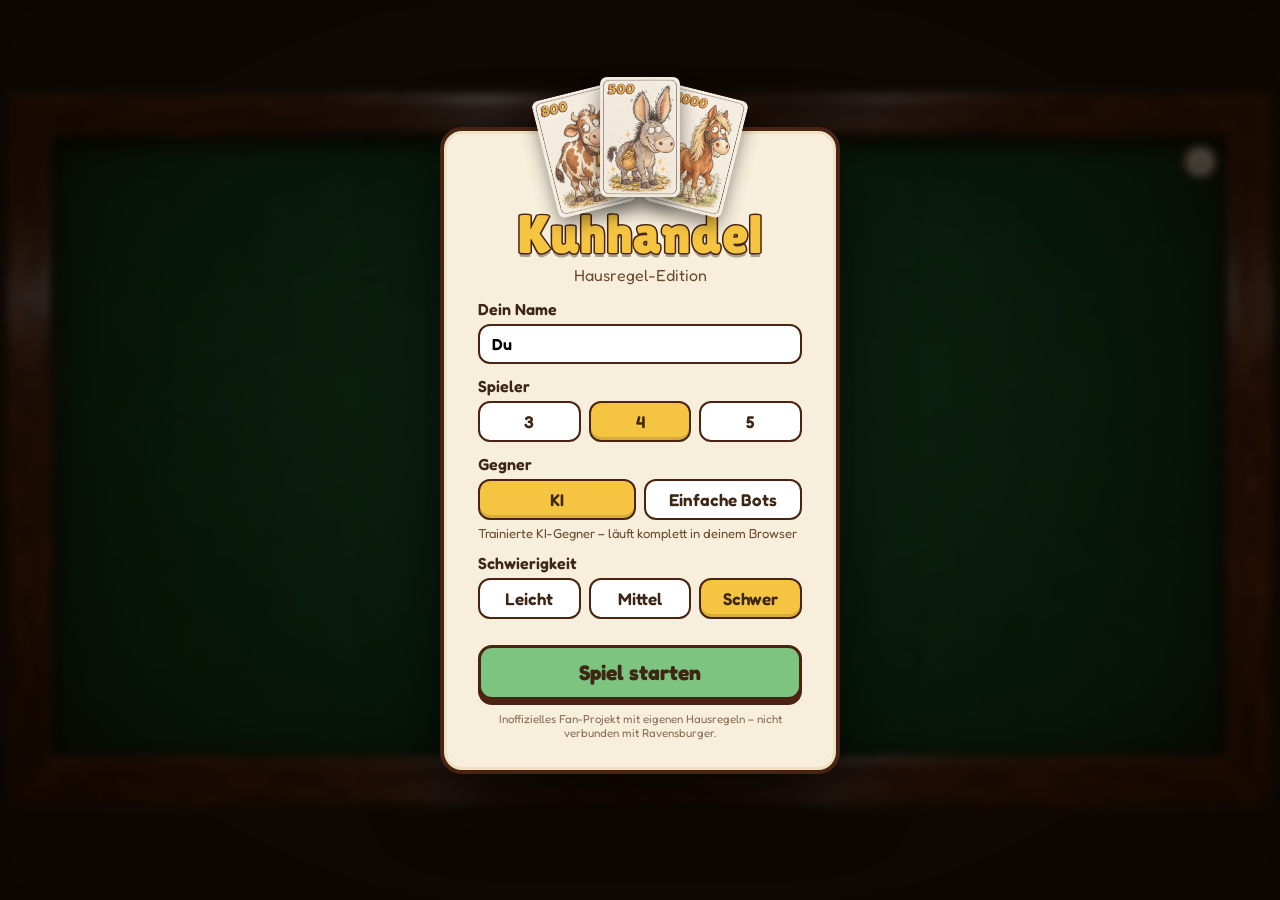
==== commit 322dfa16: "Rückblick nach dem Spiel: Siegchance-Verlauf, auffällige Käufe/Verkäufe, Zweitmeinung der KI; Standa" ====
--- a/web/index.html
+++ b/web/index.html
@@ -2,7 +2,12 @@
 <html lang="de">
 <head>
 <meta charset="utf-8">
-<meta name="viewport" content="width=device-width, initial-scale=1">
+<meta name="viewport" content="width=device-width, initial-scale=1, maximum-scale=1, user-scalable=no">
+<meta name="theme-color" content="#1c1008">
+<meta name="apple-mobile-web-app-capable" content="yes">
+<meta name="mobile-web-app-capable" content="yes">
+<meta name="apple-mobile-web-app-status-bar-style" content="black">
+<meta name="apple-mobile-web-app-title" content="Kuhhandel">
 <title>Kuhhandel</title>
 <link rel="preconnect" href="https://fonts.googleapis.com">
 <link href="https://fonts.googleapis.com/css2?family=Fredoka:wght@400;500;600;700&family=Lilita+One&display=swap" rel="stylesheet">
@@ -72,7 +77,7 @@
     </label>
     <label id="level-row">Schwierigkeit
       <div class="seg" id="in-level">
-        <button data-l="leicht">Leicht</button><button data-l="mittel" class="on">Mittel</button><button data-l="schwer">Schwer</button>
+        <button data-l="leicht">Leicht</button><button data-l="mittel">Mittel</button><button data-l="schwer" class="on">Schwer</button>
       </div>
     </label>
     <button class="big" id="btn-start">Spiel starten</button>
@@ -82,6 +87,8 @@
 
 <script src="js/kuhhandel.js"></script>
 <script src="js/ai.js"></script>
+<script src="js/market.js"></script>
+<script src="js/coach.js"></script>
 <script src="js/local.js"></script>
 <script src="app.js"></script>
 </body>
--- a/web/style.css
+++ b/web/style.css
@@ -521,3 +521,239 @@
 .panel.rules p, .panel.rules li { font-size: 15px; line-height: 1.45; }
 .panel.rules ul { padding-left: 20px; margin: 4px 0; }
 .panel .fan { margin: 12px 0 0; font-size: 11.5px; color: var(--ink-soft); opacity: .8; }
+
+/* ================================================================ Handy hochkant
+   Eigene, schmale Bühne (480 breit, Höhe nach Seitenverhältnis). Oben die Gegner, in der Mitte der Stapel,
+   unten von unten nach oben: Aktionsfeld, Geld + eigenes Schild, eigene Tierkarten (per JS platziert). */
+body.compact {
+  --own-w: 72px; --own-h: 108px;
+  --opp-w: 46px; --opp-h: 69px;
+  --mid-w: 96px; --mid-h: 144px;
+  --wal-w: 56px; --wal-h: 84px;
+}
+body.compact #stage { background: none; }
+/* Tisch aus dem vorhandenen Bild: Holzrand schmal, Filz gedehnt */
+body.compact #stage::after {
+  content: ""; position: absolute; inset: 0; z-index: -1; pointer-events: none;
+  border: 16px solid transparent; border-image: url("assets/web/tisch.webp") 58 fill / 16px stretch;
+}
+body.portrait.felt-port #stage::after { border: none; border-image: none; background: url("assets/web/tisch_hochkant.webp") center / 100% 100% no-repeat; }
+body.compact #stage::before { left: 16px; right: 16px; top: 16px; bottom: 16px; }
+
+/* Gegner: kompakter Kopf, Gebotsblase unter dem Bild */
+body.compact .seat-head { gap: 6px; }
+body.compact .avatar-wrap { width: 40px; height: 40px; }
+body.compact .avatar { border-width: 2px; box-shadow: 0 0 0 2px var(--wood), 0 4px 10px rgba(0,0,0,.5); }
+body.compact .active .avatar-wrap::after { inset: -6px; border-width: 2px; }
+body.compact .badge { width: 22px; height: 22px; font-size: 12px; }
+body.compact .badge.auct .gavel { width: 15px; height: 15px; }
+body.compact .nameplate { padding: 2px 9px 3px; border-radius: 10px; }
+body.compact .nameplate > b { font-size: 15px; }
+body.compact .nameplate .sub { font-size: 12px; }
+body.compact .nameplate .role { font-size: 10px; padding: 0 6px; margin-left: 5px; }
+body.compact .mini-money { height: 40px; }
+body.compact .seat-cards { margin-top: 6px; }
+body.compact .no-animals { font-size: 12px; padding: 0 4px 20px; }
+body.compact .ogroup > .cnt { left: -5px; top: -7px; min-width: 17px; height: 17px; font-size: 10px; padding: 0 3px; border-width: 1.5px; }
+body.compact .ogroup:hover { transform: translateY(-4px) scale(1.15); }
+body.compact .ogroup.pick::after { left: 6px; top: -10px; font-size: 13px; }
+body.compact .bubble, body.compact .seat.rside .bubble {
+  left: 26px; right: auto; top: calc(100% + 6px); transform: none; font-size: 19px; padding: 1px 10px; border-width: 2px;
+}
+body.compact .bubble.pass { font-size: 13px; padding: 3px 9px; }
+body.compact .bubble::before, body.compact .seat.rside .bubble::before {
+  left: 10px; right: auto; top: -9px; margin-top: 0; border: 7px solid transparent; border-top: 0; border-bottom-color: var(--wood);
+}
+body.compact .bubble.pop { animation: popp .28s ease-out; }
+@keyframes popp { from { transform: scale(.3); opacity: 0; } }
+body.compact .seat.spot::before {
+  top: -40px; width: 300px; height: 220px;
+  background: radial-gradient(ellipse 140px 80px at 50% 90px,
+    rgba(255,240,190,.55) 0%, rgba(255,236,170,.30) 40%, rgba(255,236,170,.10) 72%, rgba(255,236,170,0) 100%);
+}
+
+/* Mitte */
+body.portrait #center { left: 240px; top: 300px; gap: 14px; }
+body.portrait #stage.o34 #center { top: 422px; }
+body.portrait #deck-count { top: calc(100% + 2px); font-size: 12px; padding: 1px 10px; }
+body.compact #revealed .tname { font-size: 11px; top: calc(var(--mid-h) + 8px); }
+body.compact #plaque { width: 186px; padding: 8px 10px; border-radius: 14px; }
+body.compact #plaque .lbl { font-size: 10px; }
+body.compact #plaque .amt { font-size: 38px; }
+body.compact #plaque .who { font-size: 14px; }
+body.compact #plaque hr { margin: 5px 0; }
+body.compact #plaque .history { font-size: 11px; }
+body.compact .pill { font-size: 12px; padding: 1px 8px; }
+body.portrait #stage.p2 #center { top: 300px; gap: 84px; }
+body.portrait #stage.p2.o34 #center { top: 422px; }
+body.compact #stage.p2 #pile-area { --mid-w: 72px; --mid-h: 108px; width: 150px; }
+body.compact .tstack { left: calc(100% + 6px); top: 12px; width: 76px; height: 90px; }
+body.compact .tstack .card { width: 40px; height: 60px; }
+body.compact .tstack > .cnt { left: 24px; top: -10px; }
+body.compact .tstack .lab { display: none; }
+
+/* Unten: Aktionsfeld, darüber Geld (links) und eigenes Schild (rechts), darüber die Tierkarten */
+body.portrait #actions { left: 240px; bottom: 10px; width: 460px; min-height: 120px; padding: 10px 12px 12px; }
+body.compact #actions h4 { font-size: 18px; margin-bottom: 8px; }
+body.compact #actions .hint { font-size: 14px; }
+body.compact #actions .waiting { font-size: 17px; }
+body.compact .btn { padding: 10px 16px; font-size: 18px; }
+body.compact .btn.small { padding: 8px 12px; font-size: 16px; }
+body.compact .btns.bidrow .btn { padding: 10px 12px; }
+body.compact .btns.quick { margin-top: 10px; }
+body.compact .btns.quick .btn { padding: 8px 10px; font-size: 15px; }
+body.compact .bid-input { width: 92px; font-size: 26px; padding: 5px 4px; }
+body.portrait #wallet { left: 16px; width: 226px; height: 110px; }
+body.compact .mstack > .cnt { left: 14px; top: -11px; min-width: 22px; height: 22px; font-size: 12px; }
+body.compact .mstack .plus { font-size: 14px; padding: 1px 7px; }
+body.compact .mstack:hover { transform: translateY(-6px); }
+body.portrait #me-plate { left: auto; right: 16px; transform: none; gap: 8px; max-width: 218px; align-items: flex-end; }
+body.compact #me-plate .avatar-wrap { width: 50px; height: 50px; }
+body.compact #me-plate .nameplate { padding: 3px 10px 5px; }
+body.compact .chips { flex-wrap: wrap; gap: 4px; }
+body.compact .chip { font-size: 13px; padding: 0 7px; }
+body.compact .chip b { font-size: 15px; }
+body.compact #me-plate .bubble { left: 10px; top: auto; bottom: calc(100% + 10px); }
+body.compact #me-plate .bubble::before { top: auto; bottom: -9px; border: 7px solid transparent; border-bottom: 0; border-top-color: var(--wood); }
+body.compact #me-plate.spot::before {
+  width: 320px; height: 200px;
+  background: radial-gradient(ellipse 150px 85px at 50% 50%,
+    rgba(255,240,190,.5) 0%, rgba(255,236,170,.28) 40%, rgba(255,236,170,.09) 72%, rgba(255,236,170,0) 100%);
+}
+body.portrait #hand, body.portrait #stage.p2 #hand { left: 16px; right: auto; width: 448px; height: 130px; }
+body.compact .hgroup > .cnt { left: -6px; top: -10px; min-width: 22px; height: 22px; font-size: 12px; }
+body.compact .hgroup:hover { transform: translateY(-12px); }
+body.compact .hgroup .name { left: 14px; top: -10px; font-size: 11px; padding: 0 6px; }
+body.compact .hand-empty { left: 0; right: 0; bottom: 40px; text-align: center; font-size: 14px; }
+body.portrait #offer-pile, body.portrait #stage.p2 #offer-pile { left: 20px; width: 440px; height: 124px; }
+body.compact #stage.selecting #hand { visibility: hidden; }
+body.compact #offer-pile .title { font-size: 12px; max-width: 440px; top: -4px; }
+body.compact #stage.p2 #offer-pile .card { width: 64px !important; height: 96px !important; }
+body.compact #offer-pile .empty-hint { top: 34px; font-size: 13px; }
+
+/* Kuhhandel am Handy: Gegner-Karten klappen hinter der eigenen Karte auf (kleiner) */
+body.compact .pop { width: 104px; height: 116px; margin-left: -52px; bottom: 24px; padding-top: 6px; border-width: 2px; }
+body.compact .hgroup:hover .pop, body.compact .hgroup.open .pop { transform: rotate(var(--ang)) translateY(-104px) scale(1); }
+body.compact .pop .avatar { width: 32px; height: 32px; }
+body.compact .pop .pn { font-size: 13px; }
+body.compact .pop .pc { font-size: 12px; }
+body.compact .pop .pc b { font-size: 15px; }
+body.compact .pop .pa { font-size: 11px; white-space: nowrap; }
+body.compact .pop.info { height: 90px; padding-top: 12px; }
+
+/* Meldungen, Aufdecken, Banner, Menü */
+body.portrait #toasts, body.portrait #stage.p2 #toasts { left: 20px; right: 20px; top: 490px; width: auto; align-items: center; }
+body.portrait #stage.o34 #toasts { top: 600px; }
+body.compact #stage.selecting #toasts { display: none; }
+body.compact .toast:not(:nth-last-child(-n+2)) { display: none; }   /* hochkant höchstens zwei Meldungen */
+body.compact .toast { font-size: 14px; max-width: 440px; padding: 4px 12px; text-align: center; }
+body.portrait .reveal { left: 240px; top: 150px; min-width: 0; width: 440px; padding: 12px 14px 14px; }
+body.compact .reveal .rtitle { font-size: 26px; }
+body.portrait .reveal .rrow { flex-direction: column; gap: 6px; }
+body.portrait .reveal .rmid { flex-direction: row; min-width: 0; gap: 14px; }
+body.compact .reveal .rvs { font-size: 18px; }
+body.compact .reveal .rcards { height: 92px; }
+body.compact .reveal .rc { width: 52px; height: 78px; }
+body.compact .reveal .rc + .rc { margin-left: -28px; }
+body.compact .reveal .rsum { font-size: 32px; }
+body.compact .reveal .rdelta { font-size: 38px; }
+body.compact #banner { min-width: 380px; max-width: 440px; padding: 14px 20px; }
+body.compact #banner .t { font-size: 30px; }
+body.compact #banner .d { font-size: 16px; }
+body.portrait #top-buttons { right: 16px; top: 8px; }
+body.compact .round { height: 38px; min-width: 38px; }
+body.portrait #log { right: 16px; top: 16px; bottom: 16px; width: 380px; }
+
+/* ================================================================ Touch allgemein */
+html { -webkit-text-size-adjust: 100%; touch-action: manipulation; }
+body { -webkit-tap-highlight-color: transparent; }
+.hgroup.open { z-index: 60 !important; transform: translateY(-22px); }
+body.compact .hgroup.open { transform: translateY(-12px); }
+.hgroup.open .pops { pointer-events: auto; }
+.hgroup.open .pop { transform: rotate(var(--ang)) translateY(-146px) scale(1); opacity: 1; transition-delay: var(--d); }
+body.compact .hgroup.open .pop { transform: rotate(var(--ang)) translateY(-104px) scale(1); }
+#stage:has(#hand .hgroup.open) #actions { opacity: .25; transition: opacity .15s; }
+/* ohne Maus bleibt ein angetippter Hover-Zustand sonst „kleben“ */
+@media (hover: none) {
+  .hgroup:hover:not(.open) { transform: none; }
+  .hgroup:hover:not(.open) .pop { opacity: 0; transform: rotate(var(--ang)) translateY(0) scale(.7); }
+  .hgroup:hover:not(.open) .pops { pointer-events: none; }
+  #stage:has(#hand .hgroup:hover .pop) #actions { opacity: 1; }
+  #stage:has(#hand .hgroup.open) #actions { opacity: .25; }
+  .ogroup:hover { transform: none; }
+  .btn:hover { transform: none; box-shadow: 0 4px 0 var(--wood); }
+  .btn.small:hover { box-shadow: 0 3px 0 var(--wood); }
+  .btn small { display: none; }   /* Tastenkürzel ergeben ohne Tastatur keinen Sinn */
+}
+/* Start- und Ergebnisfenster passen aufs Handy */
+#overlay { overflow: auto; padding: 16px; }
+.panel { width: min(400px, 100%); }
+@media (max-width: 440px) {
+  .panel { padding: 20px 20px 22px; }
+  .panel h1 { font-size: 44px; }
+  .logo-cards { height: 96px; margin-top: -40px; }
+  .logo-cards img { width: 64px; }
+}
+
+/* ================================================================ Handy quer
+   Bühne 1040 breit, Höhe nach Seitenverhältnis. Gegner oben in einer Reihe, Stapel + Tafel in der Mitte,
+   unten links Geld und Schild, unten Mitte das Bedienfeld, unten rechts die eigenen Tiere. */
+body.phland { --opp-w: 44px; --opp-h: 66px; --mid-w: 88px; --mid-h: 132px; }
+body.phland #center, body.phland #stage.o34 #center, body.phland #stage.p2 #center, body.phland #stage.p2.o34 #center { left: 520px; top: 140px; }
+body.phland #center { gap: 14px; }
+body.phland #stage.p2 #center { gap: 84px; }
+body.phland #deck-count { left: auto; right: calc(100% + 8px); top: 50%; transform: translateY(-50%); font-size: 12px; padding: 1px 10px; }
+body.phland #actions { left: 520px; bottom: 10px; width: 464px; min-height: 110px; padding: 8px 12px 10px; }
+body.phland #wallet { left: 16px; bottom: 12px; width: 262px; height: 110px; }
+body.phland #me-plate { left: 16px; right: auto; bottom: 120px; transform: none; gap: 8px; max-width: 280px; align-items: flex-end; }
+body.phland #hand, body.phland #stage.p2 #hand { left: 760px; right: auto; bottom: 12px; width: 266px; height: 130px; }
+body.phland #offer-pile, body.phland #stage.p2 #offer-pile { left: 760px; bottom: 12px; width: 266px; height: 124px; }
+body.phland #offer-pile .title { max-width: 266px; }
+body.phland #toasts, body.phland #stage.p2 #toasts, body.phland #stage.o34 #toasts { left: auto; right: 16px; top: 150px; width: 300px; align-items: flex-end; }
+body.phland #stage.selecting #toasts { display: none; }
+body.phland .toast:not(:nth-last-child(-n+2)) { display: none; }
+body.phland .reveal { left: 520px; top: 24px; min-width: 0; width: 760px; padding: 12px 18px 14px; }
+body.phland .reveal .rside { min-width: 240px; }
+body.phland .reveal .rmid { min-width: 100px; }
+body.phland #top-buttons { right: 14px; top: 8px; }
+body.phland #log { right: 14px; top: 14px; bottom: 14px; width: 380px; }
+/* quer ist wenig Höhe: Summe steht schon über den gelegten Karten, Zusatzhinweis weglassen */
+body.phland #actions .sumline, body.phland #actions .hint.only { display: none; }
+body.phland #actions h4 { margin-bottom: 6px; }
+body.phland .btns.quick { margin-top: 6px; }
+body.compact #offer-pile .title .tip { display: none; }
+
+/* ================================================================ Rückblick nach dem Spiel */
+.big.alt { background: #fffaf0; margin-top: 10px; }
+.panel.stats { width: min(640px, 100%); max-height: 88vh; overflow: auto; text-align: left; padding: 20px 22px 22px; }
+.panel.stats h2 { font-family: "Lilita One"; font-weight: 400; margin: 0 0 4px; color: var(--wood); font-size: 26px; }
+.panel.stats h3 { margin: 16px 0 4px; font-size: 17px; }
+.panel.stats p { margin: 4px 0; font-size: 15px; line-height: 1.4; }
+.panel.stats .muted { color: var(--ink-soft); font-size: 14px; }
+.panel.stats .foot { margin-top: 14px; font-size: 12px; color: var(--ink-soft); }
+.wchart { width: 100%; height: auto; display: block; margin-top: 6px; touch-action: none; cursor: crosshair; }
+.wchart .grid { stroke: #e3d4b2; stroke-width: 1; }
+.wchart .ax { font-size: 14px; fill: var(--ink-soft); font-family: "Fredoka", sans-serif; }
+.wchart .fair { stroke: var(--ink-soft); stroke-width: 1; stroke-dasharray: 4 4; opacity: .7; }
+.wchart .fairt { opacity: .8; }
+.wchart .p2 { stroke: var(--wood); stroke-width: 1; stroke-dasharray: 2 4; opacity: .6; }
+.wchart .area { fill: rgba(184,134,11,.14); }
+.wchart .line { fill: none; stroke: #9a6b00; stroke-width: 2.2; stroke-linejoin: round; stroke-linecap: round; }
+.wchart .cross { stroke: var(--wood); stroke-width: 1; opacity: .5; }
+.wchart .dot { fill: #9a6b00; stroke: var(--paper); stroke-width: 2; }
+.wchart .tm circle { stroke: var(--paper); stroke-width: 2; }
+.wchart .tm.up circle { fill: #2f8a46; }
+.wchart .tm.down circle { fill: #b3342f; }
+.wchart .tm text { fill: #fff; font-size: 13px; font-weight: 700; font-family: "Fredoka", sans-serif; pointer-events: none; }
+.panel.stats .cap { min-height: 20px; font-size: 13px; color: var(--ink); margin: 2px 0 4px; }
+.panel.stats .turns { list-style: none; padding: 0; margin: 4px 0; }
+.panel.stats .turns li, .panel.stats .deals li, .panel.stats .notable li { font-size: 14px; line-height: 1.4; padding: 5px 0; border-bottom: 1.5px dashed #e3d4b2; }
+.panel.stats .turns b { display: inline-block; min-width: 72px; }
+.panel.stats .up { color: #2f8a46; }
+.panel.stats .down { color: #b3342f; }
+.panel.stats ul { list-style: none; padding: 0; margin: 4px 0; }
+.panel.stats .tag { display: inline-block; font-size: 12px; font-weight: 700; padding: 0 8px; border-radius: 99px; margin-right: 4px; color: #fff; }
+.panel.stats .tag.good { background: #2f8a46; }
+.panel.stats .tag.bad { background: #b3342f; }
+.panel.stats .rel { color: var(--ink-soft); }
+.panel.stats .notable small { display: block; font-size: 12px; color: var(--ink-soft); }
